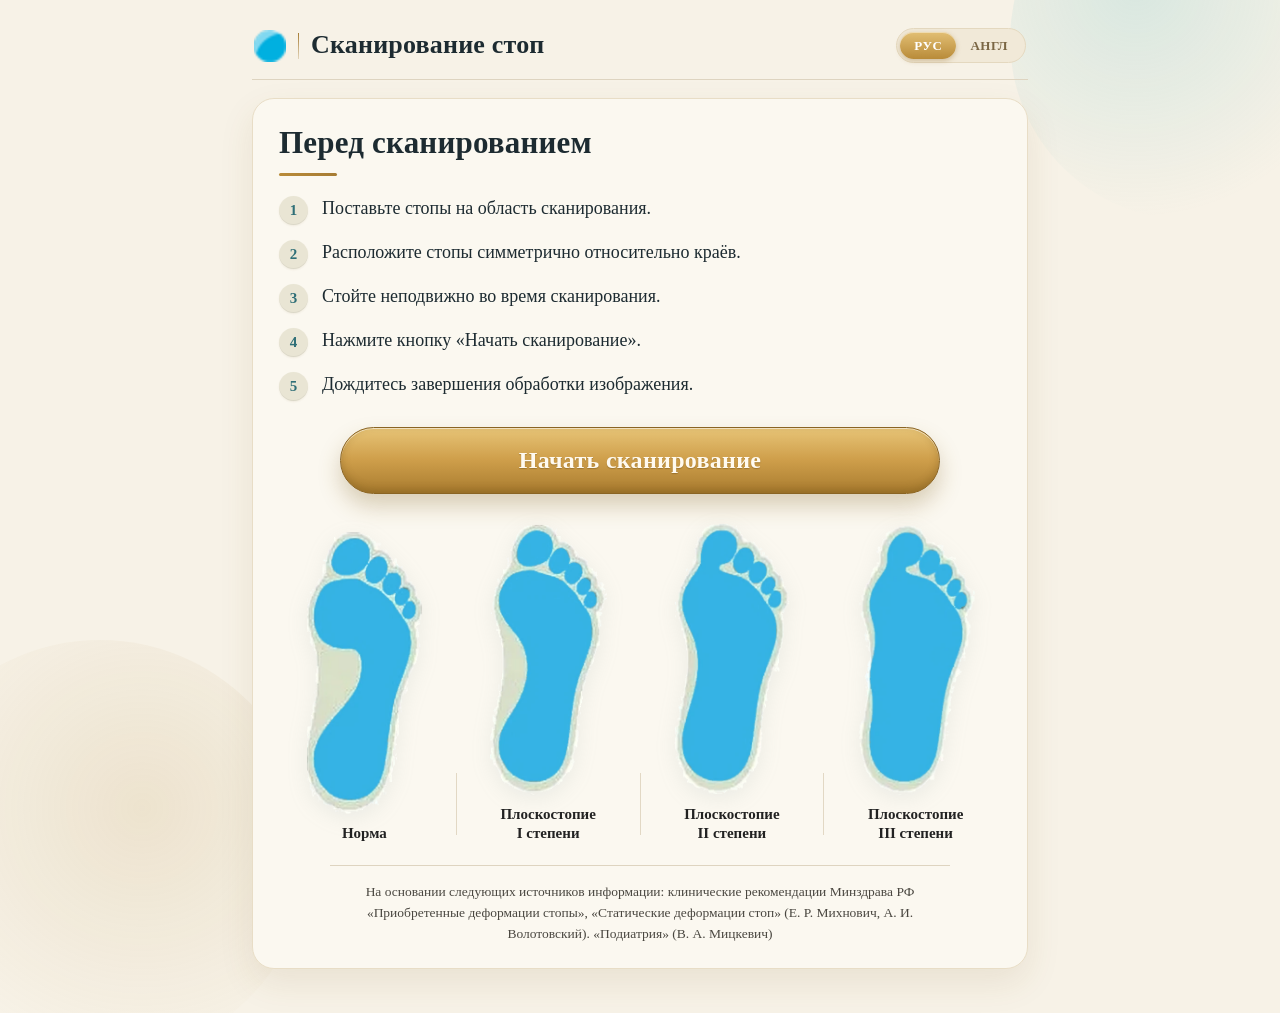
==== home.html @ 4f73307a "Fluid responsive auto-sizing for mobile / tablet / desktop clamp()-based type and spacing, safe-area" ====
﻿<!doctype html>
<html lang="ru">
<head>
<meta charset="utf-8" />
<meta name="viewport" content="width=device-width, initial-scale=1, viewport-fit=cover" />
<title>Сканирование стоп</title>
<style>
  :root{
    --bg:#f7f2e7; --card:#fbf8f0; --card-line:#e8ddc6; --ink:#1d2b31; --muted:#5b5a52;
    --gold:#a67c34; --gold-deep:#8a6423; --gold-ink:#fffaf0; --teal:#45aab4; --rule:#ded4c0;
  }
  *{box-sizing:border-box}
  [hidden]{display:none!important}
  html{background:var(--bg)}
  html,body{height:auto;min-height:100%;overflow-y:auto}
  body{
    margin:0;background:var(--bg);color:var(--ink);
    font-family:Georgia,"PT Serif","Times New Roman",serif;
    -webkit-font-smoothing:antialiased;
  }
  body::before,body::after{content:"";position:fixed;border-radius:50%;pointer-events:none;z-index:0}
  body::before{top:-140px;right:-90px;width:360px;height:360px;
    background:radial-gradient(circle at 35% 35%,rgba(96,190,198,.20),rgba(96,190,198,0) 70%)}
  body::after{bottom:-160px;left:-110px;width:420px;height:420px;
    background:radial-gradient(circle at 60% 40%,rgba(186,150,80,.16),rgba(186,150,80,0) 70%)}

  .hs-page{position:relative;z-index:1;max-width:764px;margin:0 auto;padding:18px 22px 44px}

  /* header */
  .hs-head{display:flex;align-items:center;gap:12px;padding:6px 2px 16px;border-bottom:1px solid var(--rule)}
  .hs-logo{width:32px;height:32px;flex:0 0 auto;display:block;border-radius:7px;object-fit:contain}
  .hs-div{width:1px;height:26px;background:linear-gradient(var(--gold),rgba(166,124,52,.25));flex:0 0 auto}
  .hs-title{font-size:26px;font-weight:700;margin:0;letter-spacing:.2px;line-height:1.1;min-width:0}
  .hs-head-actions{margin-left:auto;flex:0 0 auto}
  .hs-lang{display:inline-flex;align-items:center;padding:3px;border-radius:999px;background:#f1e9d8;border:1px solid #e4d8bf}
  .hs-lang .lang-btn{border:0;background:transparent;color:#7a6644;font-family:inherit;font-size:13px;
    font-weight:700;letter-spacing:.04em;padding:7px 14px;border-radius:999px;cursor:pointer;line-height:1}
  .hs-lang .lang-btn.active{background:linear-gradient(180deg,#e2bf74,#b98b39);color:#fff;
    box-shadow:0 2px 5px rgba(150,110,40,.35),inset 0 1px 0 rgba(255,255,255,.45)}

  /* card */
  .hs-card{margin-top:18px;background:var(--card);border:1px solid var(--card-line);border-radius:22px;
    padding:26px 26px 24px;box-shadow:0 14px 34px rgba(120,92,32,.10)}
  .hs-card-title{font-size:31px;font-weight:700;margin:0;letter-spacing:.2px}
  .hs-underline{width:58px;height:3px;border-radius:2px;background:linear-gradient(90deg,#b98b39,#a67c34);margin:12px 0 20px}

  .hs-rules{list-style:none;counter-reset:hs;margin:0;padding:0}
  .hs-rules li{position:relative;display:flex;gap:14px;align-items:flex-start;
    font-size:18px;line-height:1.4;margin:0 0 15px;padding-left:0}
  .hs-rules li::before{counter-increment:hs;content:counter(hs);flex:0 0 auto;
    width:29px;height:29px;border-radius:50%;display:grid;place-items:center;
    background:#e9e5d4;color:#2f6f77;font-size:15px;font-weight:700;
    box-shadow:inset 0 -1px 0 rgba(0,0,0,.06),0 1px 2px rgba(120,92,32,.08)}

  /* start button */
  .hs-start{display:flex;justify-content:center;margin:26px 0 24px}
  .hs-btn{
    width:100%;max-width:600px;padding:19px 24px;border-radius:999px;cursor:pointer;
    font-family:inherit;font-size:24px;font-weight:700;letter-spacing:.3px;color:var(--gold-ink);
    border:1px solid var(--gold-deep);
    background:linear-gradient(180deg,#e7c477 0%,#cf9f4b 48%,#a97c2f 100%);
    box-shadow:0 12px 22px rgba(130,96,32,.28),inset 0 1px 0 rgba(255,255,255,.55),inset 0 -3px 8px rgba(90,60,10,.28);
    text-shadow:0 1px 1px rgba(90,60,10,.35);
    transition:filter .15s ease,transform .05s ease}
  .hs-btn:hover{filter:brightness(1.04)}
  .hs-btn:active{transform:translateY(1px);box-shadow:0 7px 14px rgba(130,96,32,.28),inset 0 1px 0 rgba(255,255,255,.45)}

  /* flatfoot examples */
  .ff-grid{display:flex;align-items:flex-end;justify-content:center;gap:6px;padding:4px 0 0}
  .ff-item{flex:1 1 0;min-width:0;margin:0;text-align:center}
  .ff-item img{display:block;width:100%;max-width:118px;height:auto;margin:0 auto;
    filter:drop-shadow(0 6px 10px rgba(120,150,150,.12))}
  .ff-cap{margin-top:10px;font-size:15px;line-height:1.25;font-weight:700;color:#222}
  .ff-sep{flex:0 0 1px;width:1px;height:62px;background:#e2d8c4;align-self:flex-end;margin-bottom:8px}

  .hs-source{margin-top:22px;padding-top:16px;border-top:1px solid var(--rule);
    text-align:center;font-size:13.5px;line-height:1.55;color:#4a4740;max-width:620px;margin-left:auto;margin-right:auto}

  /* progress state */
  .hs-progress{display:flex;flex-direction:column;align-items:center;padding:16px 4px 8px}
  .hs-progress-box{width:100%;max-width:560px;text-align:center}
  .hs-progress-heading{display:flex;align-items:center;justify-content:center;gap:10px;font-size:22px;margin-bottom:14px}
  .spinner{display:inline-block;width:20px;height:20px;border-radius:50%;
    border:3px solid #e4d8bf;border-top-color:#b98b39;animation:hs-spin 1s linear infinite}
  @keyframes hs-spin{to{transform:rotate(360deg)}}
  .hs-stage{font-size:16px;color:var(--muted);margin-bottom:14px}
  .progress-track{height:16px;border-radius:999px;background:#ece4d3;border:1px solid #e0d6c2;overflow:hidden}
  .progress-fill{height:100%;width:0;border-radius:999px;
    background:linear-gradient(90deg,#e7c477,#c99a45,#a97c2f);transition:width .35s ease}
  .hs-pct{margin-top:10px;font-size:15px;color:var(--muted)}
  .hs-alert{margin-top:16px;padding:10px 12px;border-radius:12px;background:#f1e9d8;border:1px solid #e4d8bf;
    color:#7a5d2a;font-size:14px}
  .hs-abort{margin-top:16px;border:1px solid #d7c7a5;background:#fff;color:#8a6423;
    border-radius:999px;padding:9px 20px;font-family:inherit;font-size:14px;cursor:pointer}
  .hs-done{margin-top:12px;color:#2f7a4a;font-weight:700}

  @media (max-width:620px){
    .hs-page{padding:14px 14px 30px}
    .hs-title{font-size:20px}
    .hs-logo{width:28px;height:28px}
    .hs-card{padding:20px 18px 18px;border-radius:18px}
    .hs-card-title{font-size:26px}
    .hs-rules li{font-size:16px;gap:11px}
    .hs-rules li::before{width:26px;height:26px;font-size:13px}
    .hs-btn{font-size:19px;padding:16px 18px}
    .ff-item img{max-width:92px}
    .ff-cap{font-size:12px}
    .ff-sep{height:52px}
    .hs-source{font-size:12.5px}
  }
  /* ---- fluid, device-adaptive sizing (mobile / tablet / desktop) ---- */
  html,body{overflow-x:hidden}
  .hs-page{max-width:min(764px,100%);padding:clamp(12px,3.2vw,22px) clamp(12px,4vw,22px) calc(clamp(28px,6vw,44px) + env(safe-area-inset-bottom))}
  .hs-head{flex-wrap:nowrap;gap:clamp(8px,2vw,12px);padding-bottom:clamp(12px,2.4vw,16px)}
  .hs-logo{width:clamp(26px,5.6vw,32px);height:auto}
  .hs-title{font-size:clamp(17px,4.6vw,26px);min-width:0;overflow-wrap:anywhere}
  .hs-lang .lang-btn{font-size:clamp(10.5px,2.4vw,13px);padding:clamp(6px,1.5vw,7px) clamp(9px,2.4vw,14px)}
  .hs-card{margin-top:clamp(12px,2.5vw,18px);padding:clamp(16px,4.4vw,26px) clamp(14px,4vw,26px) clamp(16px,4vw,24px);border-radius:clamp(16px,4vw,22px)}
  .hs-card-title{font-size:clamp(22px,5.4vw,31px)}
  .hs-underline{width:clamp(46px,11vw,58px);margin:clamp(8px,2vw,12px) 0 clamp(14px,3vw,20px)}
  .hs-rules li{font-size:clamp(15px,3.9vw,18px);gap:clamp(9px,2.2vw,14px);margin-bottom:clamp(11px,2.6vw,15px);overflow-wrap:anywhere}
  .hs-rules li::before{width:clamp(24px,5.6vw,29px);height:clamp(24px,5.6vw,29px);font-size:clamp(12px,2.9vw,15px)}
  .hs-start{margin:clamp(18px,4.4vw,26px) 0 clamp(16px,3.8vw,24px)}
  .hs-btn{font-size:clamp(17px,4.4vw,24px);padding:clamp(14px,3.2vw,19px) clamp(16px,4vw,24px)}
  .ff-grid{gap:clamp(3px,1vw,6px)}
  .ff-item img{max-width:clamp(64px,16vw,118px)}
  .ff-cap{font-size:clamp(10px,2.6vw,15px);margin-top:clamp(6px,1.6vw,10px);overflow-wrap:normal;word-break:normal}
  .ff-sep{height:clamp(40px,9vw,62px)}
  .hs-source{font-size:clamp(10.5px,2.7vw,13.5px);margin-top:clamp(16px,3.8vw,22px);padding-top:clamp(12px,2.8vw,16px);overflow-wrap:anywhere}
  @media (max-width:360px){ .hs-head{flex-wrap:wrap} .hs-head-actions{margin-left:0} }
  @media (min-width:1024px){ .hs-page{max-width:820px} }
</style>
</head>
<body>
<div class="hs-page">
  <header class="hs-head">
    <img src="favicon.ico" class="hs-logo" alt="" />
    <span class="hs-div" aria-hidden="true"></span>
    <h1 class="hs-title" id="brand">Сканирование стоп</h1>
    <div class="hs-head-actions">
      <div class="hs-lang">
        <button type="button" class="lang-btn active" data-lang="ru">РУС</button>
        <button type="button" class="lang-btn" data-lang="en">АНГЛ</button>
      </div>
    </div>
  </header>

  <main>
    <section class="hs-card">
      <div id="instruction">
        <h2 class="hs-card-title" id="info-title">Перед сканированием</h2>
        <div class="hs-underline" aria-hidden="true"></div>
        <ol class="hs-rules" id="scan-rules">
          <li>Поставьте стопы на область сканирования.</li>
          <li>Расположите стопы симметрично относительно краёв.</li>
          <li>Стойте неподвижно во время сканирования.</li>
          <li>Нажмите кнопку «Начать сканирование».</li>
          <li>Дождитесь завершения обработки изображения.</li>
        </ol>
        <div class="hs-start">
          <button type="button" class="hs-btn" id="scan-btn">Начать сканирование</button>
        </div>
        <div class="scan-flatfoot">
          <div class="ff-grid">
            <figure class="ff-item"><img src="ref_normal_foot.png" alt="Норма" /><figcaption class="ff-cap">Норма</figcaption></figure>
            <span class="ff-sep" aria-hidden="true"></span>
            <figure class="ff-item"><img src="ref_step1_foot.png" alt="Плоскостопие I степени" /><figcaption class="ff-cap">Плоскостопие<br />I степени</figcaption></figure>
            <span class="ff-sep" aria-hidden="true"></span>
            <figure class="ff-item"><img src="ref_step2_foot.png" alt="Плоскостопие II степени" /><figcaption class="ff-cap">Плоскостопие<br />II степени</figcaption></figure>
            <span class="ff-sep" aria-hidden="true"></span>
            <figure class="ff-item"><img src="ref_step3_foot.png" alt="Плоскостопие III степени" /><figcaption class="ff-cap">Плоскостопие<br />III степени</figcaption></figure>
          </div>
          <div class="hs-source" id="flatfoot-source">На основании следующих источников информации: клинические рекомендации Минздрава РФ «Приобретенные деформации стопы», «Статические деформации стоп» (Е. Р. Михнович, А. И. Волотовский). «Подиатрия» (В. А. Мицкевич)</div>
        </div>
      </div>

      <div class="hs-progress" id="progress" hidden>
        <div class="hs-progress-box">
          <div class="hs-progress-heading">
            <span class="spinner" aria-hidden="true"></span>
            <strong id="scanning-title">Сканирование выполняется</strong>
          </div>
          <div class="hs-stage" id="scan-stage">Захват кадров</div>
          <div class="progress-track"><div class="progress-fill" id="progress-fill"></div></div>
          <div class="hs-pct" id="progress-percent">0%</div>
          <div class="hs-alert" id="scan-alert">Захват завершён — можно сойти со сканера</div>
          <button type="button" class="hs-abort" id="scan-abort">Прервать</button>
          <div class="hs-done" id="scan-done" hidden>Сканирование завершено</div>
        </div>
      </div>
    </section>
  </main>
</div>

<script>
  const UI = {
    ru: {
      title: "Сканирование стоп",
      infoTitle: "Перед сканированием",
      rules: [
        "Поставьте стопы на область сканирования.",
        "Расположите стопы симметрично относительно краёв.",
        "Стойте неподвижно во время сканирования.",
        "Нажмите кнопку «Начать сканирование».",
        "Дождитесь завершения обработки изображения."
      ],
      scan: "Начать сканирование",
      scanningTitle: "Сканирование выполняется",
      stage: "Захват кадров",
      done: "Сканирование завершено",
      flatfootAlt: "Справка по плоскостопию",
      flatfootCaps: ["Норма", "Плоскостопие<br>I степени", "Плоскостопие<br>II степени", "Плоскостопие<br>III степени"],
      source: "На основании следующих источников информации: клинические рекомендации Минздрава РФ «Приобретенные деформации стопы», «Статические деформации стоп» (Е. Р. Михнович, А. И. Волотовский). «Подиатрия» (В. А. Мицкевич)",
      stageStitching: "Сшивание изображений",
      alert: "Захват завершён — можно сойти со сканера",
      abort: "Прервать",
      langRu: "РУС",
      langEn: "АНГЛ"
    },
    en: {
      title: "Foot scan",
      infoTitle: "Before you scan",
      rules: [
        "Place your feet on the scanning area.",
        "Position your feet symmetrically relative to the edges.",
        "Please stand still while scanning.",
        "Press the “start scanning” button.",
        "Wait for the image processing to finish."
      ],
      scan: "Start scanning",
      scanningTitle: "Scanning in progress",
      stage: "Capturing frames",
      done: "Scan complete",
      flatfootAlt: "Flatfoot reference",
      flatfootCaps: ["Normal", "Flatfoot<br>grade I", "Flatfoot<br>grade II", "Flatfoot<br>grade III"],
      source: "Based on the clinical guidelines of the Ministry of Health of the Russian Federation “Acquired foot deformities”, “Static foot deformities” (E. R. Mikhailovich, A. I. Volotovsky).",
      stageStitching: "Stitching images",
      alert: "Capture finished — you may step off the scanner",
      abort: "Abort",
      langRu: "RU",
      langEn: "EN"
    }
  };
  const params = new URLSearchParams(location.search);
  let lang = params.get("lang") === "en" ? "en" : "ru";
  let busy = false;

  function applyLang() {
    const t = UI[lang];
    document.documentElement.lang = lang;
    document.title = t.title;
    document.getElementById("brand").textContent = t.title;
    document.getElementById("info-title").textContent = t.infoTitle;
    document.getElementById("scan-btn").textContent = t.scan;
    document.getElementById("scanning-title").textContent = t.scanningTitle;
    document.getElementById("scan-stage").textContent = t.stage;
    document.getElementById("scan-done").textContent = t.done;
    document.querySelectorAll(".scan-flatfoot img").forEach((im) => { im.alt = t.flatfootAlt; });
    document.querySelectorAll(".ff-cap").forEach((el, i) => { el.innerHTML = t.flatfootCaps[i] || ""; });
    document.getElementById("flatfoot-source").textContent = t.source;
    document.getElementById("scan-alert").textContent = t.alert;
    document.getElementById("scan-abort").textContent = t.abort;
    document.querySelectorAll("#scan-rules li").forEach((li, i) => {
      li.textContent = t.rules[i];
    });
    document.querySelectorAll(".lang-btn").forEach((b) => {
      b.classList.toggle("active", b.dataset.lang === lang);
      b.textContent = b.dataset.lang === "ru" ? t.langRu : t.langEn;
    });
  }

  document.querySelectorAll(".lang-btn").forEach((b) => {
    b.addEventListener("click", () => {
      if (busy) return;
      lang = b.dataset.lang;
      applyLang();
    });
  });

  document.getElementById("scan-abort").addEventListener("click", () => location.reload());
  document.getElementById("scan-btn").addEventListener("click", () => {
    if (busy) return;
    busy = true;
    const t = UI[lang];
    document.getElementById("instruction").hidden = true;
    const progress = document.getElementById("progress");
    progress.hidden = false;
    const fill = document.getElementById("progress-fill");
    const percent = document.getElementById("progress-percent");
    const stage = document.getElementById("scan-stage");
    let value = 0;
    requestAnimationFrame(() => {
      fill.style.width = "100%";
    });
    window.setTimeout(() => { stage.textContent = t.stageStitching; }, 900);
    const timer = window.setInterval(() => {
      value = Math.min(99, value + Math.ceil((100 - value) / 5));
      percent.textContent = value + "%";
    }, 100);
    window.setTimeout(() => {
      window.clearInterval(timer);
      fill.style.width = "100%";
      percent.textContent = "100%";
      stage.textContent = t.done;
      document.getElementById("scan-done").hidden = false;
      progress.classList.add("done");
    }, 3000);
    window.setTimeout(() => {
      location.href = "result.html?lang=" + lang;
    }, 3400);
  });

  applyLang();
</script>
</body>
</html>
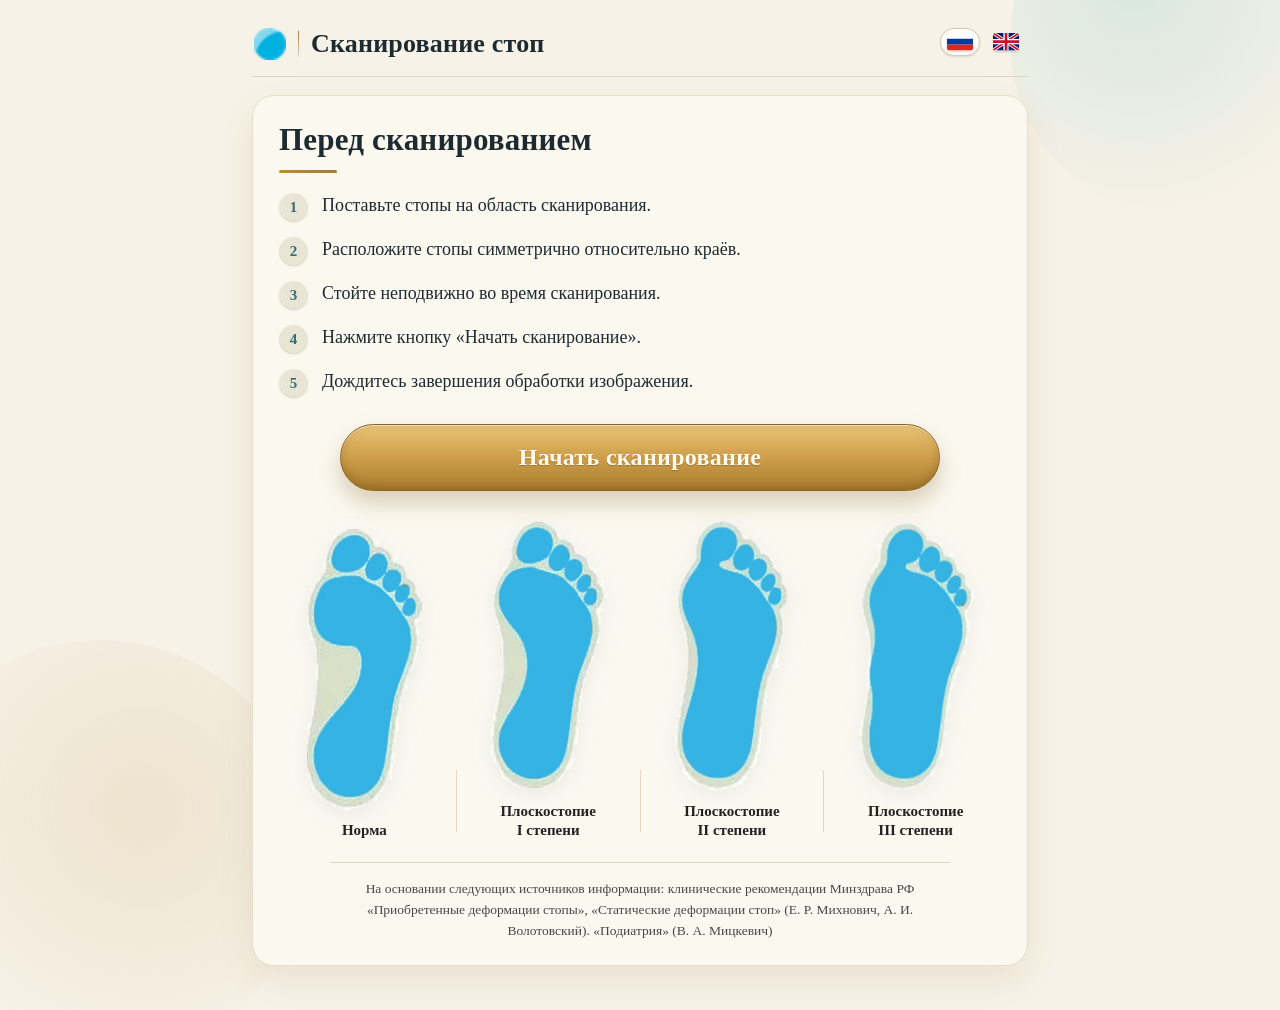
==== commit eb8d222f: "Use flag language switch on home and recommendation pages Matches result page: RU/EN flag buttons wi" ====
--- a/home.html
+++ b/home.html
@@ -129,6 +129,11 @@
   .hs-source{font-size:clamp(10.5px,2.7vw,13.5px);margin-top:clamp(16px,3.8vw,22px);padding-top:clamp(12px,2.8vw,16px);overflow-wrap:anywhere}
   @media (max-width:360px){ .hs-head{flex-wrap:wrap} .hs-head-actions{margin-left:0} }
   @media (min-width:1024px){ .hs-page{max-width:820px} }
+  /* language switch as flags (matches result page) */
+  .hs-lang{display:inline-flex;gap:6px;align-items:center;padding:0;background:transparent;border:0}
+  .hs-lang .lang-btn{border:1px solid transparent;background:transparent;border-radius:999px;padding:4px 6px;cursor:pointer;line-height:0;color:inherit;box-shadow:none}
+  .hs-lang .lang-btn.active{border-color:#dbc9a4;background:#fff;box-shadow:0 1px 2px rgba(0,0,0,.12)}
+  .hs-lang .flag{width:clamp(22px,5vw,26px);height:auto;border-radius:3px;display:block;box-shadow:0 1px 2px rgba(0,0,0,.16)}
 </style>
 </head>
 <body>
@@ -139,8 +144,12 @@
     <h1 class="hs-title" id="brand">Сканирование стоп</h1>
     <div class="hs-head-actions">
       <div class="hs-lang">
-        <button type="button" class="lang-btn active" data-lang="ru">РУС</button>
-        <button type="button" class="lang-btn" data-lang="en">АНГЛ</button>
+        <button aria-label="Русский" class="lang-btn active" data-lang="ru" title="Русский" type="button">
+          <svg class="flag" viewBox="0 0 30 20"><rect fill="#fff" height="20" width="30"></rect><rect fill="#0039a6" height="6.67" width="30" y="6.67"></rect><rect fill="#d52b1e" height="6.67" width="30" y="13.33"></rect></svg>
+        </button>
+        <button aria-label="Английский" class="lang-btn" data-lang="en" title="Английский" type="button">
+          <svg class="flag" viewBox="0 0 30 20"><rect fill="#012169" height="20" width="30"></rect><path d="M0 0l30 20M30 0L0 20" stroke="#fff" stroke-width="4"></path><path d="M0 0l30 20M30 0L0 20" stroke="#c8102e" stroke-width="2"></path><path d="M15 0v20M0 10h30" stroke="#fff" stroke-width="6"></path><path d="M15 0v20M0 10h30" stroke="#c8102e" stroke-width="3"></path></svg>
+        </button>
       </div>
     </div>
   </header>
@@ -265,7 +274,6 @@
     });
     document.querySelectorAll(".lang-btn").forEach((b) => {
       b.classList.toggle("active", b.dataset.lang === lang);
-      b.textContent = b.dataset.lang === "ru" ? t.langRu : t.langEn;
     });
   }
 
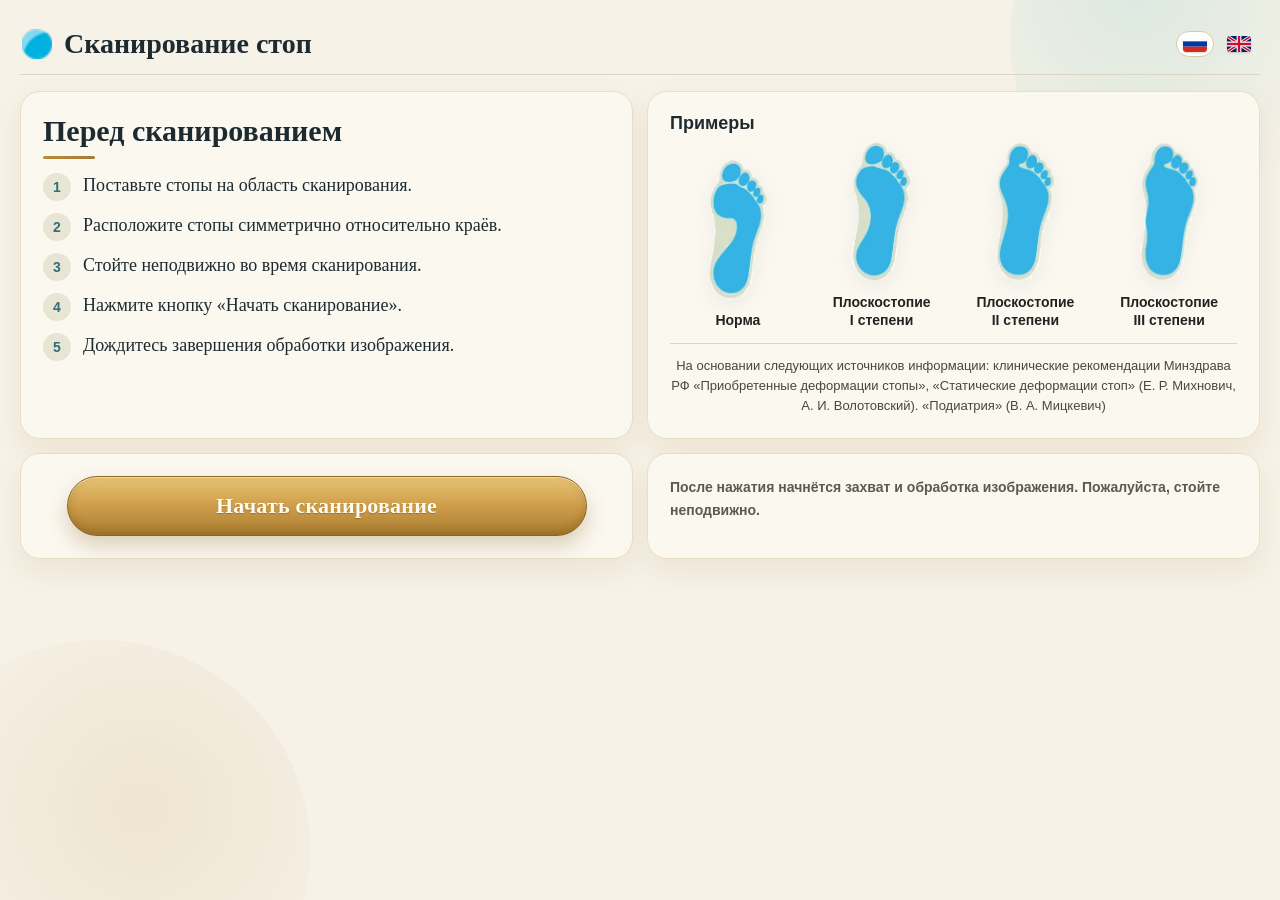
==== commit 7637af4e: "Use layout 2 home, layout 3 recommendations, and refine result page" ====
--- a/home.html
+++ b/home.html
@@ -1,324 +1,113 @@
-﻿<!doctype html>
-<html lang="ru">
-<head>
-<meta charset="utf-8" />
-<meta name="viewport" content="width=device-width, initial-scale=1, viewport-fit=cover" />
-<title>Сканирование стоп</title>
+<!doctype html><html lang="ru"><head><meta charset="utf-8"/><meta name="viewport" content="width=device-width,initial-scale=1,viewport-fit=cover"/><title>Сканирование стоп</title>
 <style>
-  :root{
-    --bg:#f7f2e7; --card:#fbf8f0; --card-line:#e8ddc6; --ink:#1d2b31; --muted:#5b5a52;
-    --gold:#a67c34; --gold-deep:#8a6423; --gold-ink:#fffaf0; --teal:#45aab4; --rule:#ded4c0;
-  }
-  *{box-sizing:border-box}
-  [hidden]{display:none!important}
-  html{background:var(--bg)}
-  html,body{height:auto;min-height:100%;overflow-y:auto}
-  body{
-    margin:0;background:var(--bg);color:var(--ink);
-    font-family:Georgia,"PT Serif","Times New Roman",serif;
-    -webkit-font-smoothing:antialiased;
-  }
-  body::before,body::after{content:"";position:fixed;border-radius:50%;pointer-events:none;z-index:0}
-  body::before{top:-140px;right:-90px;width:360px;height:360px;
-    background:radial-gradient(circle at 35% 35%,rgba(96,190,198,.20),rgba(96,190,198,0) 70%)}
-  body::after{bottom:-160px;left:-110px;width:420px;height:420px;
-    background:radial-gradient(circle at 60% 40%,rgba(186,150,80,.16),rgba(186,150,80,0) 70%)}
+:root{--bg:#f7f2e7;--card:#fbf8f0;--card-line:#e8ddc6;--ink:#1d2b31;--muted:#5b5a52;--gold:#a67c34;--gold-deep:#8a6423;--gold-ink:#fffaf0;--teal:#2f6f77;--rule:#ded4c0}
+*{box-sizing:border-box}[hidden]{display:none!important}
+html,body{margin:0;min-height:100%;background:var(--bg);color:var(--ink);font-family:Georgia,"PT Serif","Times New Roman",serif;-webkit-font-smoothing:antialiased;overflow-x:hidden}
+body::before,body::after{content:"";position:fixed;border-radius:50%;pointer-events:none;z-index:0}
+body::before{top:-140px;right:-90px;width:360px;height:360px;background:radial-gradient(circle at 35% 35%,rgba(96,190,198,.18),rgba(96,190,198,0) 70%)}
+body::after{bottom:-160px;left:-110px;width:420px;height:420px;background:radial-gradient(circle at 60% 40%,rgba(186,150,80,.14),rgba(186,150,80,0) 70%)}
+.page{position:relative;z-index:1;max-width:1200px;margin:0 auto;padding:clamp(12px,2.4vw,20px);padding-bottom:calc(clamp(20px,4vw,32px) + env(safe-area-inset-bottom))}
+.card{background:var(--card);border:1px solid var(--card-line);border-radius:20px;box-shadow:0 12px 30px rgba(120,92,32,.09)}
+.lang{display:inline-flex;gap:6px;align-items:center}.lang-btn{border:1px solid transparent;background:transparent;border-radius:999px;padding:4px 6px;cursor:pointer;line-height:0}.lang-btn.active{border-color:#dbc9a4;background:#fff}.flag{width:24px;height:auto;border-radius:3px;display:block;box-shadow:0 1px 2px rgba(0,0,0,.16)}
+.gold-btn{width:100%;max-width:520px;padding:16px 22px;border-radius:999px;cursor:pointer;font-family:inherit;font-size:clamp(17px,2.4vw,22px);font-weight:700;letter-spacing:.2px;color:var(--gold-ink);border:1px solid var(--gold-deep);background:linear-gradient(180deg,#e7c477 0%,#cf9f4b 48%,#a97c2f 100%);box-shadow:0 10px 20px rgba(130,96,32,.26),inset 0 1px 0 rgba(255,255,255,.5),inset 0 -3px 8px rgba(90,60,10,.25);text-shadow:0 1px 1px rgba(90,60,10,.35)}
+.gold-btn:hover{filter:brightness(1.04)}
+.steps{list-style:none;margin:0;padding:0;counter-reset:hs}.steps li{display:flex;gap:12px;align-items:flex-start;font-size:clamp(15px,1.6vw,18px);line-height:1.4;margin-bottom:12px}.steps li::before{counter-increment:hs;content:counter(hs);flex:0 0 28px;height:28px;border-radius:50%;display:grid;place-items:center;background:#e9e5d4;color:var(--teal);font:700 14px/1 -apple-system,sans-serif}
+.ff{display:grid;grid-template-columns:repeat(4,1fr);gap:8px;align-items:end}.ff figure{margin:0;text-align:center}.ff img{width:100%;max-height:140px;object-fit:contain;filter:drop-shadow(0 6px 10px rgba(120,150,150,.12))}.ff-cap{margin-top:8px;font:700 clamp(11px,1.4vw,14px)/1.25 -apple-system,sans-serif;color:#222}
+.src{margin-top:14px;padding-top:12px;border-top:1px solid var(--rule);text-align:center;font:500 clamp(11px,1.4vw,13px)/1.55 -apple-system,sans-serif;color:#4a4740}
+.progress{text-align:center;padding:12px 0}.bar{height:16px;border-radius:999px;background:#ece4d3;border:1px solid #e0d6c2;overflow:hidden;margin:12px auto;max-width:520px}.fill{height:100%;width:0;background:linear-gradient(90deg,#e7c477,#c99a45,#a97c2f);transition:width .35s}
+.pct,.stage{font:600 14px/1.4 -apple-system,sans-serif;color:var(--muted)}.alert{margin:12px auto 0;max-width:520px;background:#f1e9d8;border:1px solid #e4d8bf;color:#7a5d2a;padding:10px 12px;border-radius:12px;font:500 13px/1.4 -apple-system,sans-serif}
+.abort{margin-top:12px;border:1px solid #d7c7a5;background:#fff;color:var(--gold-deep);border-radius:999px;padding:8px 18px;cursor:pointer;font-family:inherit}
+.spinner{display:inline-block;width:18px;height:18px;border:3px solid #e4d8bf;border-top-color:#b98b39;border-radius:50%;animation:sp 1s linear infinite;vertical-align:-3px;margin-right:6px}@keyframes sp{to{transform:rotate(360deg)}}
+.seg{display:inline-flex;gap:2px;padding:3px;background:#f1e9d8;border:1px solid #e4d8bf;border-radius:999px}.seg button{border:0;background:transparent;color:#7a6644;font:700 13px/1 Georgia,serif;padding:7px 14px;border-radius:999px;cursor:pointer}.seg button.active{background:linear-gradient(180deg,#e2bf74,#b98b39);color:#fff}
+.icon-home{width:38px;height:38px;border-radius:50%;display:grid;place-items:center;background:#fff;border:1px solid var(--card-line);color:var(--gold);text-decoration:none}
+.modal{position:fixed;inset:0;background:rgba(32,25,13,.72);display:none;align-items:center;justify-content:center;padding:16px;z-index:50}.modal.open{display:flex}
+.mbox{background:#fff;border-radius:16px;padding:12px;max-width:min(940px,95vw);max-height:92vh;overflow:auto;position:relative}
+.mclose{position:absolute;right:10px;top:10px;width:34px;height:34px;border-radius:50%;border:1px solid var(--card-line);background:#fff;cursor:pointer;font-size:18px}
+.mimg{display:block;max-width:100%;max-height:60vh;margin:0 auto;border-radius:10px}.mex{display:grid;grid-template-columns:repeat(4,1fr);gap:6px;margin-top:10px}.mex img{width:100%;object-fit:contain}
+@media (max-width:560px){.ff{grid-template-columns:repeat(4,1fr);gap:4px}.ff img{max-height:90px}.ff-cap{font-size:10px}}
 
-  .hs-page{position:relative;z-index:1;max-width:764px;margin:0 auto;padding:18px 22px 44px}
-
-  /* header */
-  .hs-head{display:flex;align-items:center;gap:12px;padding:6px 2px 16px;border-bottom:1px solid var(--rule)}
-  .hs-logo{width:32px;height:32px;flex:0 0 auto;display:block;border-radius:7px;object-fit:contain}
-  .hs-div{width:1px;height:26px;background:linear-gradient(var(--gold),rgba(166,124,52,.25));flex:0 0 auto}
-  .hs-title{font-size:26px;font-weight:700;margin:0;letter-spacing:.2px;line-height:1.1;min-width:0}
-  .hs-head-actions{margin-left:auto;flex:0 0 auto}
-  .hs-lang{display:inline-flex;align-items:center;padding:3px;border-radius:999px;background:#f1e9d8;border:1px solid #e4d8bf}
-  .hs-lang .lang-btn{border:0;background:transparent;color:#7a6644;font-family:inherit;font-size:13px;
-    font-weight:700;letter-spacing:.04em;padding:7px 14px;border-radius:999px;cursor:pointer;line-height:1}
-  .hs-lang .lang-btn.active{background:linear-gradient(180deg,#e2bf74,#b98b39);color:#fff;
-    box-shadow:0 2px 5px rgba(150,110,40,.35),inset 0 1px 0 rgba(255,255,255,.45)}
-
-  /* card */
-  .hs-card{margin-top:18px;background:var(--card);border:1px solid var(--card-line);border-radius:22px;
-    padding:26px 26px 24px;box-shadow:0 14px 34px rgba(120,92,32,.10)}
-  .hs-card-title{font-size:31px;font-weight:700;margin:0;letter-spacing:.2px}
-  .hs-underline{width:58px;height:3px;border-radius:2px;background:linear-gradient(90deg,#b98b39,#a67c34);margin:12px 0 20px}
-
-  .hs-rules{list-style:none;counter-reset:hs;margin:0;padding:0}
-  .hs-rules li{position:relative;display:flex;gap:14px;align-items:flex-start;
-    font-size:18px;line-height:1.4;margin:0 0 15px;padding-left:0}
-  .hs-rules li::before{counter-increment:hs;content:counter(hs);flex:0 0 auto;
-    width:29px;height:29px;border-radius:50%;display:grid;place-items:center;
-    background:#e9e5d4;color:#2f6f77;font-size:15px;font-weight:700;
-    box-shadow:inset 0 -1px 0 rgba(0,0,0,.06),0 1px 2px rgba(120,92,32,.08)}
-
-  /* start button */
-  .hs-start{display:flex;justify-content:center;margin:26px 0 24px}
-  .hs-btn{
-    width:100%;max-width:600px;padding:19px 24px;border-radius:999px;cursor:pointer;
-    font-family:inherit;font-size:24px;font-weight:700;letter-spacing:.3px;color:var(--gold-ink);
-    border:1px solid var(--gold-deep);
-    background:linear-gradient(180deg,#e7c477 0%,#cf9f4b 48%,#a97c2f 100%);
-    box-shadow:0 12px 22px rgba(130,96,32,.28),inset 0 1px 0 rgba(255,255,255,.55),inset 0 -3px 8px rgba(90,60,10,.28);
-    text-shadow:0 1px 1px rgba(90,60,10,.35);
-    transition:filter .15s ease,transform .05s ease}
-  .hs-btn:hover{filter:brightness(1.04)}
-  .hs-btn:active{transform:translateY(1px);box-shadow:0 7px 14px rgba(130,96,32,.28),inset 0 1px 0 rgba(255,255,255,.45)}
-
-  /* flatfoot examples */
-  .ff-grid{display:flex;align-items:flex-end;justify-content:center;gap:6px;padding:4px 0 0}
-  .ff-item{flex:1 1 0;min-width:0;margin:0;text-align:center}
-  .ff-item img{display:block;width:100%;max-width:118px;height:auto;margin:0 auto;
-    filter:drop-shadow(0 6px 10px rgba(120,150,150,.12))}
-  .ff-cap{margin-top:10px;font-size:15px;line-height:1.25;font-weight:700;color:#222}
-  .ff-sep{flex:0 0 1px;width:1px;height:62px;background:#e2d8c4;align-self:flex-end;margin-bottom:8px}
-
-  .hs-source{margin-top:22px;padding-top:16px;border-top:1px solid var(--rule);
-    text-align:center;font-size:13.5px;line-height:1.55;color:#4a4740;max-width:620px;margin-left:auto;margin-right:auto}
-
-  /* progress state */
-  .hs-progress{display:flex;flex-direction:column;align-items:center;padding:16px 4px 8px}
-  .hs-progress-box{width:100%;max-width:560px;text-align:center}
-  .hs-progress-heading{display:flex;align-items:center;justify-content:center;gap:10px;font-size:22px;margin-bottom:14px}
-  .spinner{display:inline-block;width:20px;height:20px;border-radius:50%;
-    border:3px solid #e4d8bf;border-top-color:#b98b39;animation:hs-spin 1s linear infinite}
-  @keyframes hs-spin{to{transform:rotate(360deg)}}
-  .hs-stage{font-size:16px;color:var(--muted);margin-bottom:14px}
-  .progress-track{height:16px;border-radius:999px;background:#ece4d3;border:1px solid #e0d6c2;overflow:hidden}
-  .progress-fill{height:100%;width:0;border-radius:999px;
-    background:linear-gradient(90deg,#e7c477,#c99a45,#a97c2f);transition:width .35s ease}
-  .hs-pct{margin-top:10px;font-size:15px;color:var(--muted)}
-  .hs-alert{margin-top:16px;padding:10px 12px;border-radius:12px;background:#f1e9d8;border:1px solid #e4d8bf;
-    color:#7a5d2a;font-size:14px}
-  .hs-abort{margin-top:16px;border:1px solid #d7c7a5;background:#fff;color:#8a6423;
-    border-radius:999px;padding:9px 20px;font-family:inherit;font-size:14px;cursor:pointer}
-  .hs-done{margin-top:12px;color:#2f7a4a;font-weight:700}
-
-  @media (max-width:620px){
-    .hs-page{padding:14px 14px 30px}
-    .hs-title{font-size:20px}
-    .hs-logo{width:28px;height:28px}
-    .hs-card{padding:20px 18px 18px;border-radius:18px}
-    .hs-card-title{font-size:26px}
-    .hs-rules li{font-size:16px;gap:11px}
-    .hs-rules li::before{width:26px;height:26px;font-size:13px}
-    .hs-btn{font-size:19px;padding:16px 18px}
-    .ff-item img{max-width:92px}
-    .ff-cap{font-size:12px}
-    .ff-sep{height:52px}
-    .hs-source{font-size:12.5px}
-  }
-  /* ---- fluid, device-adaptive sizing (mobile / tablet / desktop) ---- */
-  html,body{overflow-x:hidden}
-  .hs-page{max-width:min(764px,100%);padding:clamp(12px,3.2vw,22px) clamp(12px,4vw,22px) calc(clamp(28px,6vw,44px) + env(safe-area-inset-bottom))}
-  .hs-head{flex-wrap:nowrap;gap:clamp(8px,2vw,12px);padding-bottom:clamp(12px,2.4vw,16px)}
-  .hs-logo{width:clamp(26px,5.6vw,32px);height:auto}
-  .hs-title{font-size:clamp(17px,4.6vw,26px);min-width:0;overflow-wrap:anywhere}
-  .hs-lang .lang-btn{font-size:clamp(10.5px,2.4vw,13px);padding:clamp(6px,1.5vw,7px) clamp(9px,2.4vw,14px)}
-  .hs-card{margin-top:clamp(12px,2.5vw,18px);padding:clamp(16px,4.4vw,26px) clamp(14px,4vw,26px) clamp(16px,4vw,24px);border-radius:clamp(16px,4vw,22px)}
-  .hs-card-title{font-size:clamp(22px,5.4vw,31px)}
-  .hs-underline{width:clamp(46px,11vw,58px);margin:clamp(8px,2vw,12px) 0 clamp(14px,3vw,20px)}
-  .hs-rules li{font-size:clamp(15px,3.9vw,18px);gap:clamp(9px,2.2vw,14px);margin-bottom:clamp(11px,2.6vw,15px);overflow-wrap:anywhere}
-  .hs-rules li::before{width:clamp(24px,5.6vw,29px);height:clamp(24px,5.6vw,29px);font-size:clamp(12px,2.9vw,15px)}
-  .hs-start{margin:clamp(18px,4.4vw,26px) 0 clamp(16px,3.8vw,24px)}
-  .hs-btn{font-size:clamp(17px,4.4vw,24px);padding:clamp(14px,3.2vw,19px) clamp(16px,4vw,24px)}
-  .ff-grid{gap:clamp(3px,1vw,6px)}
-  .ff-item img{max-width:clamp(64px,16vw,118px)}
-  .ff-cap{font-size:clamp(10px,2.6vw,15px);margin-top:clamp(6px,1.6vw,10px);overflow-wrap:normal;word-break:normal}
-  .ff-sep{height:clamp(40px,9vw,62px)}
-  .hs-source{font-size:clamp(10.5px,2.7vw,13.5px);margin-top:clamp(16px,3.8vw,22px);padding-top:clamp(12px,2.8vw,16px);overflow-wrap:anywhere}
-  @media (max-width:360px){ .hs-head{flex-wrap:wrap} .hs-head-actions{margin-left:0} }
-  @media (min-width:1024px){ .hs-page{max-width:820px} }
-  /* language switch as flags (matches result page) */
-  .hs-lang{display:inline-flex;gap:6px;align-items:center;padding:0;background:transparent;border:0}
-  .hs-lang .lang-btn{border:1px solid transparent;background:transparent;border-radius:999px;padding:4px 6px;cursor:pointer;line-height:0;color:inherit;box-shadow:none}
-  .hs-lang .lang-btn.active{border-color:#dbc9a4;background:#fff;box-shadow:0 1px 2px rgba(0,0,0,.12)}
-  .hs-lang .flag{width:clamp(22px,5vw,26px);height:auto;border-radius:3px;display:block;box-shadow:0 1px 2px rgba(0,0,0,.16)}
-</style>
-</head>
-<body>
-<div class="hs-page">
-  <header class="hs-head">
-    <img src="favicon.ico" class="hs-logo" alt="" />
-    <span class="hs-div" aria-hidden="true"></span>
-    <h1 class="hs-title" id="brand">Сканирование стоп</h1>
-    <div class="hs-head-actions">
-      <div class="hs-lang">
+.page{max-width:1280px} .top{display:flex;align-items:center;gap:12px;padding:8px 2px 14px;border-bottom:1px solid var(--rule)} .logo{width:30px;height:30px;border-radius:8px} .brand{font-size:clamp(20px,2.6vw,28px);font-weight:700} .sp{flex:1}
+.board{display:grid;grid-template-columns:1fr;gap:14px;margin-top:16px} .card{padding:clamp(14px,2vw,22px)}
+h2{margin:0 0 6px;font-size:clamp(22px,3vw,30px)} .rule{width:52px;height:3px;border-radius:2px;background:linear-gradient(90deg,#b98b39,var(--gold));margin:8px 0 14px}
+.side h3{margin:0 0 10px;font:700 18px/1 -apple-system,sans-serif}
+@media(min-width:960px){.board{grid-template-columns:1fr 1fr;grid-template-areas:"intro examples" "steps cta"} .intro{grid-area:intro} .examples{grid-area:examples} .steps-card{grid-area:steps} .cta-card{grid-area:cta} .cta-card .gold-btn{max-width:none}}
+</style></head><body><div class="page">
+<header class="top"><img class="logo" src="favicon.ico" alt=""/><div class="brand" id="brand">Сканирование стоп</div><div class="sp"></div>
+      <div class="lang">
         <button aria-label="Русский" class="lang-btn active" data-lang="ru" title="Русский" type="button">
-          <svg class="flag" viewBox="0 0 30 20"><rect fill="#fff" height="20" width="30"></rect><rect fill="#0039a6" height="6.67" width="30" y="6.67"></rect><rect fill="#d52b1e" height="6.67" width="30" y="13.33"></rect></svg>
+          <svg class="flag" viewBox="0 0 30 20"><rect fill="#fff" height="20" width="30"/><rect fill="#0039a6" height="6.67" width="30" y="6.67"/><rect fill="#d52b1e" height="6.67" width="30" y="13.33"/></svg>
         </button>
-        <button aria-label="Английский" class="lang-btn" data-lang="en" title="Английский" type="button">
-          <svg class="flag" viewBox="0 0 30 20"><rect fill="#012169" height="20" width="30"></rect><path d="M0 0l30 20M30 0L0 20" stroke="#fff" stroke-width="4"></path><path d="M0 0l30 20M30 0L0 20" stroke="#c8102e" stroke-width="2"></path><path d="M15 0v20M0 10h30" stroke="#fff" stroke-width="6"></path><path d="M15 0v20M0 10h30" stroke="#c8102e" stroke-width="3"></path></svg>
+        <button aria-label="English" class="lang-btn" data-lang="en" title="English" type="button">
+          <svg class="flag" viewBox="0 0 30 20"><rect fill="#012169" height="20" width="30"/><path d="M0 0l30 20M30 0L0 20" stroke="#fff" stroke-width="4"/><path d="M0 0l30 20M30 0L0 20" stroke="#c8102e" stroke-width="2"/><path d="M15 0v20M0 10h30" stroke="#fff" stroke-width="6"/><path d="M15 0v20M0 10h30" stroke="#c8102e" stroke-width="3"/></svg>
         </button>
       </div>
+</header>
+<div id="instruction">
+<main class="board">
+  <section class="card intro"><h2 id="info-title">Перед сканированием</h2><div class="rule"></div><ol class="steps" id="scan-rules">
+        <li><span class="txt">Поставьте стопы на область сканирования.</span></li>
+        <li><span class="txt">Расположите стопы симметрично относительно краёв.</span></li>
+        <li><span class="txt">Стойте неподвижно во время сканирования.</span></li>
+        <li><span class="txt">Нажмите кнопку «Начать сканирование».</span></li>
+        <li><span class="txt">Дождитесь завершения обработки изображения.</span></li>
+      </ol></section>
+  <section class="card examples side"><h3>Примеры</h3><div class="ff">
+        <figure><img src="ref_normal_foot.png" alt=""><figcaption class="ff-cap">Норма</figcaption></figure>
+        <figure><img src="ref_step1_foot.png" alt=""><figcaption class="ff-cap">Плоскостопие<br>I степени</figcaption></figure>
+        <figure><img src="ref_step2_foot.png" alt=""><figcaption class="ff-cap">Плоскостопие<br>II степени</figcaption></figure>
+        <figure><img src="ref_step3_foot.png" alt=""><figcaption class="ff-cap">Плоскостопие<br>III степени</figcaption></figure>
+      </div><div class="src" id="flatfoot-source"></div></section>
+  <section class="card steps-card" style="display:flex;align-items:center;justify-content:center"><div style="text-align:center;width:100%"><button class="gold-btn" id="scan-btn">Начать сканирование</button></div></section>
+  <section class="card cta-card"><div style="font:600 14px/1.6 -apple-system,sans-serif;color:var(--muted)">После нажатия начнётся захват и обработка изображения. Пожалуйста, стойте неподвижно.</div></section>
+</main></div>
+<div id="progress" class="progress" hidden>
+      <div style="font-weight:700;font-size:20px"><span class="spinner"></span><span id="scanning-title">Сканирование выполняется</span></div>
+      <div class="stage" id="scan-stage">Захват кадров</div>
+      <div class="bar"><div class="fill" id="progress-fill"></div></div>
+      <div class="pct" id="progress-percent">0%</div>
+      <div class="alert" id="scan-alert">Захват завершён — можно сойти со сканера</div>
+      <button class="abort" id="scan-abort" type="button">Прервать</button>
+      <div id="scan-done" hidden style="color:#2f7a4a;font-weight:700;margin-top:8px;font-family:-apple-system,sans-serif">Сканирование завершено</div>
     </div>
-  </header>
-
-  <main>
-    <section class="hs-card">
-      <div id="instruction">
-        <h2 class="hs-card-title" id="info-title">Перед сканированием</h2>
-        <div class="hs-underline" aria-hidden="true"></div>
-        <ol class="hs-rules" id="scan-rules">
-          <li>Поставьте стопы на область сканирования.</li>
-          <li>Расположите стопы симметрично относительно краёв.</li>
-          <li>Стойте неподвижно во время сканирования.</li>
-          <li>Нажмите кнопку «Начать сканирование».</li>
-          <li>Дождитесь завершения обработки изображения.</li>
-        </ol>
-        <div class="hs-start">
-          <button type="button" class="hs-btn" id="scan-btn">Начать сканирование</button>
-        </div>
-        <div class="scan-flatfoot">
-          <div class="ff-grid">
-            <figure class="ff-item"><img src="ref_normal_foot.png" alt="Норма" /><figcaption class="ff-cap">Норма</figcaption></figure>
-            <span class="ff-sep" aria-hidden="true"></span>
-            <figure class="ff-item"><img src="ref_step1_foot.png" alt="Плоскостопие I степени" /><figcaption class="ff-cap">Плоскостопие<br />I степени</figcaption></figure>
-            <span class="ff-sep" aria-hidden="true"></span>
-            <figure class="ff-item"><img src="ref_step2_foot.png" alt="Плоскостопие II степени" /><figcaption class="ff-cap">Плоскостопие<br />II степени</figcaption></figure>
-            <span class="ff-sep" aria-hidden="true"></span>
-            <figure class="ff-item"><img src="ref_step3_foot.png" alt="Плоскостопие III степени" /><figcaption class="ff-cap">Плоскостопие<br />III степени</figcaption></figure>
-          </div>
-          <div class="hs-source" id="flatfoot-source">На основании следующих источников информации: клинические рекомендации Минздрава РФ «Приобретенные деформации стопы», «Статические деформации стоп» (Е. Р. Михнович, А. И. Волотовский). «Подиатрия» (В. А. Мицкевич)</div>
-        </div>
-      </div>
-
-      <div class="hs-progress" id="progress" hidden>
-        <div class="hs-progress-box">
-          <div class="hs-progress-heading">
-            <span class="spinner" aria-hidden="true"></span>
-            <strong id="scanning-title">Сканирование выполняется</strong>
-          </div>
-          <div class="hs-stage" id="scan-stage">Захват кадров</div>
-          <div class="progress-track"><div class="progress-fill" id="progress-fill"></div></div>
-          <div class="hs-pct" id="progress-percent">0%</div>
-          <div class="hs-alert" id="scan-alert">Захват завершён — можно сойти со сканера</div>
-          <button type="button" class="hs-abort" id="scan-abort">Прервать</button>
-          <div class="hs-done" id="scan-done" hidden>Сканирование завершено</div>
-        </div>
-      </div>
-    </section>
-  </main>
 </div>
-
 <script>
   const UI = {
-    ru: {
-      title: "Сканирование стоп",
-      infoTitle: "Перед сканированием",
-      rules: [
-        "Поставьте стопы на область сканирования.",
-        "Расположите стопы симметрично относительно краёв.",
-        "Стойте неподвижно во время сканирования.",
-        "Нажмите кнопку «Начать сканирование».",
-        "Дождитесь завершения обработки изображения."
-      ],
-      scan: "Начать сканирование",
-      scanningTitle: "Сканирование выполняется",
-      stage: "Захват кадров",
-      done: "Сканирование завершено",
-      flatfootAlt: "Справка по плоскостопию",
-      flatfootCaps: ["Норма", "Плоскостопие<br>I степени", "Плоскостопие<br>II степени", "Плоскостопие<br>III степени"],
-      source: "На основании следующих источников информации: клинические рекомендации Минздрава РФ «Приобретенные деформации стопы», «Статические деформации стоп» (Е. Р. Михнович, А. И. Волотовский). «Подиатрия» (В. А. Мицкевич)",
-      stageStitching: "Сшивание изображений",
-      alert: "Захват завершён — можно сойти со сканера",
-      abort: "Прервать",
-      langRu: "РУС",
-      langEn: "АНГЛ"
-    },
-    en: {
-      title: "Foot scan",
-      infoTitle: "Before you scan",
-      rules: [
-        "Place your feet on the scanning area.",
-        "Position your feet symmetrically relative to the edges.",
-        "Please stand still while scanning.",
-        "Press the “start scanning” button.",
-        "Wait for the image processing to finish."
-      ],
-      scan: "Start scanning",
-      scanningTitle: "Scanning in progress",
-      stage: "Capturing frames",
-      done: "Scan complete",
-      flatfootAlt: "Flatfoot reference",
-      flatfootCaps: ["Normal", "Flatfoot<br>grade I", "Flatfoot<br>grade II", "Flatfoot<br>grade III"],
-      source: "Based on the clinical guidelines of the Ministry of Health of the Russian Federation “Acquired foot deformities”, “Static foot deformities” (E. R. Mikhailovich, A. I. Volotovsky).",
-      stageStitching: "Stitching images",
-      alert: "Capture finished — you may step off the scanner",
-      abort: "Abort",
-      langRu: "RU",
-      langEn: "EN"
-    }
+    ru: {title:"Сканирование стоп", infoTitle:"Перед сканированием",
+      rules:["Поставьте стопы на область сканирования.","Расположите стопы симметрично относительно краёв.","Стойте неподвижно во время сканирования.","Нажмите кнопку «Начать сканирование».","Дождитесь завершения обработки изображения."],
+      scan:"Начать сканирование", scanningTitle:"Сканирование выполняется", stage:"Захват кадров", done:"Сканирование завершено",
+      caps:["Норма","Плоскостопие<br>I степени","Плоскостопие<br>II степени","Плоскостопие<br>III степени"],
+      source:"На основании следующих источников информации: клинические рекомендации Минздрава РФ «Приобретенные деформации стопы», «Статические деформации стоп» (Е. Р. Михнович, А. И. Волотовский). «Подиатрия» (В. А. Мицкевич)",
+      stageStitching:"Сшивание изображений", alert:"Захват завершён — можно сойти со сканера", abort:"Прервать"},
+    en: {title:"Foot scan", infoTitle:"Before you scan",
+      rules:["Place your feet on the scanning area.","Position your feet symmetrically relative to the edges.","Please stand still while scanning.","Press the “start scanning” button.","Wait for the image processing to finish."],
+      scan:"Start scanning", scanningTitle:"Scanning in progress", stage:"Capturing frames", done:"Scan complete",
+      caps:["Normal","Flatfoot<br>grade I","Flatfoot<br>grade II","Flatfoot<br>grade III"],
+      source:"Based on the clinical guidelines of the Ministry of Health of the Russian Federation “Acquired foot deformities”, “Static foot deformities” (E. R. Mikhailovich, A. I. Volotovsky).",
+      stageStitching:"Stitching images", alert:"Capture finished — you may step off the scanner", abort:"Abort"}
   };
-  const params = new URLSearchParams(location.search);
-  let lang = params.get("lang") === "en" ? "en" : "ru";
-  let busy = false;
-
-  function applyLang() {
-    const t = UI[lang];
-    document.documentElement.lang = lang;
-    document.title = t.title;
-    document.getElementById("brand").textContent = t.title;
-    document.getElementById("info-title").textContent = t.infoTitle;
-    document.getElementById("scan-btn").textContent = t.scan;
-    document.getElementById("scanning-title").textContent = t.scanningTitle;
-    document.getElementById("scan-stage").textContent = t.stage;
-    document.getElementById("scan-done").textContent = t.done;
-    document.querySelectorAll(".scan-flatfoot img").forEach((im) => { im.alt = t.flatfootAlt; });
-    document.querySelectorAll(".ff-cap").forEach((el, i) => { el.innerHTML = t.flatfootCaps[i] || ""; });
-    document.getElementById("flatfoot-source").textContent = t.source;
-    document.getElementById("scan-alert").textContent = t.alert;
-    document.getElementById("scan-abort").textContent = t.abort;
-    document.querySelectorAll("#scan-rules li").forEach((li, i) => {
-      li.textContent = t.rules[i];
-    });
-    document.querySelectorAll(".lang-btn").forEach((b) => {
-      b.classList.toggle("active", b.dataset.lang === lang);
-    });
+  const params=new URLSearchParams(location.search); let lang=params.get("lang")==="en"?"en":"ru"; let busy=false;
+  function applyLang(){
+    const t=UI[lang]; document.documentElement.lang=lang; document.title=t.title;
+    const set=(id,v)=>{const e=document.getElementById(id); if(e) e.textContent=v;};
+    set("brand",t.title); const it=document.getElementById("info-title"); if(it) it.textContent=t.infoTitle;
+    set("scan-btn",t.scan); set("scanning-title",t.scanningTitle); set("scan-stage",t.stage); set("scan-done",t.done);
+    set("flatfoot-source",t.source); set("scan-alert",t.alert); set("scan-abort",t.abort);
+    document.querySelectorAll("#scan-rules li .txt").forEach((li,i)=>{ if(t.rules[i]) li.textContent=t.rules[i]; });
+    document.querySelectorAll(".ff-cap").forEach((el,i)=>{ if(t.caps[i]) el.innerHTML=t.caps[i]; });
+    document.querySelectorAll(".lang-btn").forEach(b=>b.classList.toggle("active",b.dataset.lang===lang));
   }
-
-  document.querySelectorAll(".lang-btn").forEach((b) => {
-    b.addEventListener("click", () => {
-      if (busy) return;
-      lang = b.dataset.lang;
-      applyLang();
-    });
+  document.querySelectorAll(".lang-btn").forEach(b=>b.addEventListener("click",()=>{if(busy)return; lang=b.dataset.lang; applyLang();}));
+  const abort=document.getElementById("scan-abort"); if(abort) abort.addEventListener("click",()=>location.reload());
+  document.getElementById("scan-btn").addEventListener("click",()=>{
+    if(busy) return; busy=true; const t=UI[lang];
+    document.getElementById("instruction").hidden=true; document.getElementById("progress").hidden=false;
+    const fill=document.getElementById("progress-fill"), percent=document.getElementById("progress-percent"), stage=document.getElementById("scan-stage");
+    let value=0; requestAnimationFrame(()=>fill.style.width="100%");
+    setTimeout(()=>stage.textContent=t.stageStitching,900);
+    const timer=setInterval(()=>{ value=Math.min(99,value+Math.ceil((100-value)/5)); percent.textContent=value+"%"; },100);
+    setTimeout(()=>{ clearInterval(timer); fill.style.width="100%"; percent.textContent="100%"; stage.textContent=t.done; document.getElementById("scan-done").hidden=false; },3000);
+    setTimeout(()=>{ location.href="result.html?lang="+lang; },3400);
   });
-
-  document.getElementById("scan-abort").addEventListener("click", () => location.reload());
-  document.getElementById("scan-btn").addEventListener("click", () => {
-    if (busy) return;
-    busy = true;
-    const t = UI[lang];
-    document.getElementById("instruction").hidden = true;
-    const progress = document.getElementById("progress");
-    progress.hidden = false;
-    const fill = document.getElementById("progress-fill");
-    const percent = document.getElementById("progress-percent");
-    const stage = document.getElementById("scan-stage");
-    let value = 0;
-    requestAnimationFrame(() => {
-      fill.style.width = "100%";
-    });
-    window.setTimeout(() => { stage.textContent = t.stageStitching; }, 900);
-    const timer = window.setInterval(() => {
-      value = Math.min(99, value + Math.ceil((100 - value) / 5));
-      percent.textContent = value + "%";
-    }, 100);
-    window.setTimeout(() => {
-      window.clearInterval(timer);
-      fill.style.width = "100%";
-      percent.textContent = "100%";
-      stage.textContent = t.done;
-      document.getElementById("scan-done").hidden = false;
-      progress.classList.add("done");
-    }, 3000);
-    window.setTimeout(() => {
-      location.href = "result.html?lang=" + lang;
-    }, 3400);
-  });
-
   applyLang();
 </script>
-</body>
-</html>
+</body></html>
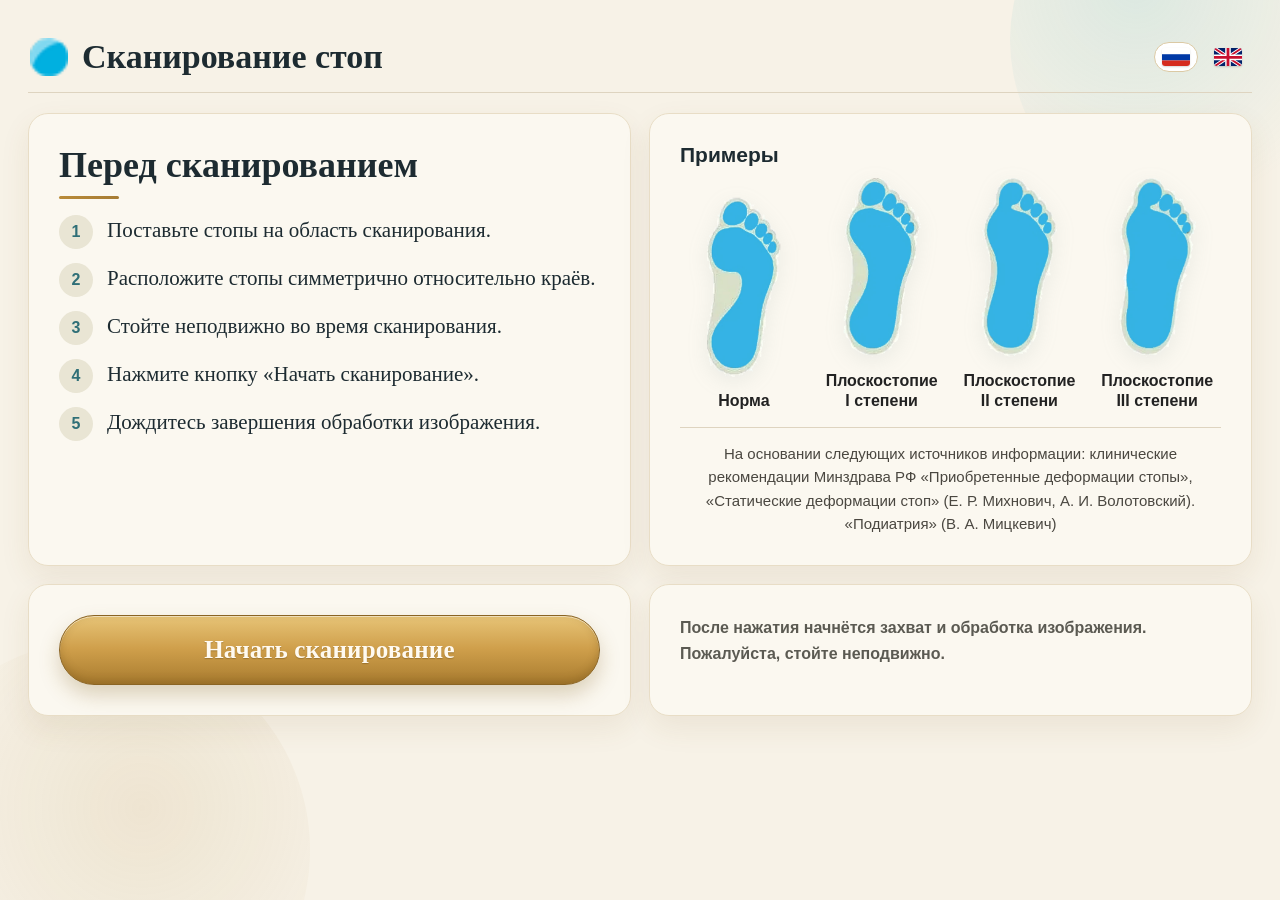
==== commit 598b5280: "Enlarge home and scan progress pages" ====
--- a/home.html
+++ b/home.html
@@ -6,30 +6,30 @@
 body::before,body::after{content:"";position:fixed;border-radius:50%;pointer-events:none;z-index:0}
 body::before{top:-140px;right:-90px;width:360px;height:360px;background:radial-gradient(circle at 35% 35%,rgba(96,190,198,.18),rgba(96,190,198,0) 70%)}
 body::after{bottom:-160px;left:-110px;width:420px;height:420px;background:radial-gradient(circle at 60% 40%,rgba(186,150,80,.14),rgba(186,150,80,0) 70%)}
-.page{position:relative;z-index:1;max-width:1200px;margin:0 auto;padding:clamp(12px,2.4vw,20px);padding-bottom:calc(clamp(20px,4vw,32px) + env(safe-area-inset-bottom))}
+.page{position:relative;z-index:1;max-width:1200px;margin:0 auto;padding:clamp(16px,3vw,28px);padding-bottom:calc(clamp(24px,4vw,40px) + env(safe-area-inset-bottom))}
 .card{background:var(--card);border:1px solid var(--card-line);border-radius:20px;box-shadow:0 12px 30px rgba(120,92,32,.09)}
-.lang{display:inline-flex;gap:6px;align-items:center}.lang-btn{border:1px solid transparent;background:transparent;border-radius:999px;padding:4px 6px;cursor:pointer;line-height:0}.lang-btn.active{border-color:#dbc9a4;background:#fff}.flag{width:24px;height:auto;border-radius:3px;display:block;box-shadow:0 1px 2px rgba(0,0,0,.16)}
-.gold-btn{width:100%;max-width:520px;padding:16px 22px;border-radius:999px;cursor:pointer;font-family:inherit;font-size:clamp(17px,2.4vw,22px);font-weight:700;letter-spacing:.2px;color:var(--gold-ink);border:1px solid var(--gold-deep);background:linear-gradient(180deg,#e7c477 0%,#cf9f4b 48%,#a97c2f 100%);box-shadow:0 10px 20px rgba(130,96,32,.26),inset 0 1px 0 rgba(255,255,255,.5),inset 0 -3px 8px rgba(90,60,10,.25);text-shadow:0 1px 1px rgba(90,60,10,.35)}
+.lang{display:inline-flex;gap:8px;align-items:center}.lang-btn{border:1px solid transparent;background:transparent;border-radius:999px;padding:5px 7px;cursor:pointer;line-height:0}.lang-btn.active{border-color:#dbc9a4;background:#fff}.flag{width:28px;height:auto;border-radius:3px;display:block;box-shadow:0 1px 2px rgba(0,0,0,.16)}
+.gold-btn{width:100%;max-width:620px;padding:20px 28px;border-radius:999px;cursor:pointer;font-family:inherit;font-size:clamp(19px,2.2vw,25px);font-weight:700;letter-spacing:.2px;color:var(--gold-ink);border:1px solid var(--gold-deep);background:linear-gradient(180deg,#e7c477 0%,#cf9f4b 48%,#a97c2f 100%);box-shadow:0 10px 20px rgba(130,96,32,.26),inset 0 1px 0 rgba(255,255,255,.5),inset 0 -3px 8px rgba(90,60,10,.25);text-shadow:0 1px 1px rgba(90,60,10,.35)}
 .gold-btn:hover{filter:brightness(1.04)}
-.steps{list-style:none;margin:0;padding:0;counter-reset:hs}.steps li{display:flex;gap:12px;align-items:flex-start;font-size:clamp(15px,1.6vw,18px);line-height:1.4;margin-bottom:12px}.steps li::before{counter-increment:hs;content:counter(hs);flex:0 0 28px;height:28px;border-radius:50%;display:grid;place-items:center;background:#e9e5d4;color:var(--teal);font:700 14px/1 -apple-system,sans-serif}
-.ff{display:grid;grid-template-columns:repeat(4,1fr);gap:8px;align-items:end}.ff figure{margin:0;text-align:center}.ff img{width:100%;max-height:140px;object-fit:contain;filter:drop-shadow(0 6px 10px rgba(120,150,150,.12))}.ff-cap{margin-top:8px;font:700 clamp(11px,1.4vw,14px)/1.25 -apple-system,sans-serif;color:#222}
-.src{margin-top:14px;padding-top:12px;border-top:1px solid var(--rule);text-align:center;font:500 clamp(11px,1.4vw,13px)/1.55 -apple-system,sans-serif;color:#4a4740}
-.progress{text-align:center;padding:12px 0}.bar{height:16px;border-radius:999px;background:#ece4d3;border:1px solid #e0d6c2;overflow:hidden;margin:12px auto;max-width:520px}.fill{height:100%;width:0;background:linear-gradient(90deg,#e7c477,#c99a45,#a97c2f);transition:width .35s}
-.pct,.stage{font:600 14px/1.4 -apple-system,sans-serif;color:var(--muted)}.alert{margin:12px auto 0;max-width:520px;background:#f1e9d8;border:1px solid #e4d8bf;color:#7a5d2a;padding:10px 12px;border-radius:12px;font:500 13px/1.4 -apple-system,sans-serif}
-.abort{margin-top:12px;border:1px solid #d7c7a5;background:#fff;color:var(--gold-deep);border-radius:999px;padding:8px 18px;cursor:pointer;font-family:inherit}
-.spinner{display:inline-block;width:18px;height:18px;border:3px solid #e4d8bf;border-top-color:#b98b39;border-radius:50%;animation:sp 1s linear infinite;vertical-align:-3px;margin-right:6px}@keyframes sp{to{transform:rotate(360deg)}}
+.steps{list-style:none;margin:0;padding:0;counter-reset:hs}.steps li{display:flex;gap:14px;align-items:flex-start;font-size:clamp(17px,1.8vw,21px);line-height:1.45;margin-bottom:14px}.steps li::before{counter-increment:hs;content:counter(hs);flex:0 0 34px;height:34px;border-radius:50%;display:grid;place-items:center;background:#e9e5d4;color:var(--teal);font:700 16px/1 -apple-system,sans-serif}
+.ff{display:grid;grid-template-columns:repeat(4,1fr);gap:10px;align-items:end}.ff figure{margin:0;text-align:center}.ff img{width:100%;max-height:180px;object-fit:contain;filter:drop-shadow(0 6px 10px rgba(120,150,150,.12))}.ff-cap{margin-top:10px;font:700 clamp(13px,1.5vw,16px)/1.25 -apple-system,sans-serif;color:#222}
+.src{margin-top:16px;padding-top:14px;border-top:1px solid var(--rule);text-align:center;font:500 clamp(13px,1.4vw,15px)/1.55 -apple-system,sans-serif;color:#4a4740}
+.progress{text-align:center;padding:28px 24px;background:var(--card);border:1px solid var(--card-line);border-radius:20px;box-shadow:0 12px 30px rgba(120,92,32,.09);max-width:820px;margin:28px auto 0}.bar{height:22px;border-radius:999px;background:#ece4d3;border:1px solid #e0d6c2;overflow:hidden;margin:16px auto;max-width:680px}.fill{height:100%;width:0;background:linear-gradient(90deg,#e7c477,#c99a45,#a97c2f);transition:width .35s}
+.pct,.stage{font:600 18px/1.4 -apple-system,sans-serif;color:var(--muted)}.alert{margin:14px auto 0;max-width:680px;background:#f1e9d8;border:1px solid #e4d8bf;color:#7a5d2a;padding:12px 14px;border-radius:12px;font:500 15px/1.45 -apple-system,sans-serif}
+.abort{margin-top:14px;border:1px solid #d7c7a5;background:#fff;color:var(--gold-deep);border-radius:999px;padding:10px 22px;cursor:pointer;font-family:inherit;font-size:16px;font-weight:600}
+.spinner{display:inline-block;width:22px;height:22px;border:3px solid #e4d8bf;border-top-color:#b98b39;border-radius:50%;animation:sp 1s linear infinite;vertical-align:-4px;margin-right:8px}@keyframes sp{to{transform:rotate(360deg)}}
 .seg{display:inline-flex;gap:2px;padding:3px;background:#f1e9d8;border:1px solid #e4d8bf;border-radius:999px}.seg button{border:0;background:transparent;color:#7a6644;font:700 13px/1 Georgia,serif;padding:7px 14px;border-radius:999px;cursor:pointer}.seg button.active{background:linear-gradient(180deg,#e2bf74,#b98b39);color:#fff}
 .icon-home{width:38px;height:38px;border-radius:50%;display:grid;place-items:center;background:#fff;border:1px solid var(--card-line);color:var(--gold);text-decoration:none}
 .modal{position:fixed;inset:0;background:rgba(32,25,13,.72);display:none;align-items:center;justify-content:center;padding:16px;z-index:50}.modal.open{display:flex}
 .mbox{background:#fff;border-radius:16px;padding:12px;max-width:min(940px,95vw);max-height:92vh;overflow:auto;position:relative}
 .mclose{position:absolute;right:10px;top:10px;width:34px;height:34px;border-radius:50%;border:1px solid var(--card-line);background:#fff;cursor:pointer;font-size:18px}
 .mimg{display:block;max-width:100%;max-height:60vh;margin:0 auto;border-radius:10px}.mex{display:grid;grid-template-columns:repeat(4,1fr);gap:6px;margin-top:10px}.mex img{width:100%;object-fit:contain}
-@media (max-width:560px){.ff{grid-template-columns:repeat(4,1fr);gap:4px}.ff img{max-height:90px}.ff-cap{font-size:10px}}
+@media (max-width:560px){.ff{grid-template-columns:repeat(4,1fr);gap:4px}.ff img{max-height:110px}.ff-cap{font-size:11px}.progress{margin-top:18px;padding:20px 14px}}
 
-.page{max-width:1280px} .top{display:flex;align-items:center;gap:12px;padding:8px 2px 14px;border-bottom:1px solid var(--rule)} .logo{width:30px;height:30px;border-radius:8px} .brand{font-size:clamp(20px,2.6vw,28px);font-weight:700} .sp{flex:1}
-.board{display:grid;grid-template-columns:1fr;gap:14px;margin-top:16px} .card{padding:clamp(14px,2vw,22px)}
-h2{margin:0 0 6px;font-size:clamp(22px,3vw,30px)} .rule{width:52px;height:3px;border-radius:2px;background:linear-gradient(90deg,#b98b39,var(--gold));margin:8px 0 14px}
-.side h3{margin:0 0 10px;font:700 18px/1 -apple-system,sans-serif}
+.page{max-width:1320px} .top{display:flex;align-items:center;gap:14px;padding:10px 2px 16px;border-bottom:1px solid var(--rule)} .logo{width:38px;height:38px;border-radius:10px} .brand{font-size:clamp(24px,2.8vw,34px);font-weight:700} .sp{flex:1}
+.board{display:grid;grid-template-columns:1fr;gap:18px;margin-top:20px} .card{padding:clamp(18px,2.6vw,30px)}
+h2{margin:0 0 8px;font-size:clamp(26px,3.4vw,36px)} .rule{width:60px;height:3px;border-radius:2px;background:linear-gradient(90deg,#b98b39,var(--gold));margin:10px 0 16px}
+.side h3{margin:0 0 12px;font:700 21px/1 -apple-system,sans-serif}
 @media(min-width:960px){.board{grid-template-columns:1fr 1fr;grid-template-areas:"intro examples" "steps cta"} .intro{grid-area:intro} .examples{grid-area:examples} .steps-card{grid-area:steps} .cta-card{grid-area:cta} .cta-card .gold-btn{max-width:none}}
 </style></head><body><div class="page">
 <header class="top"><img class="logo" src="favicon.ico" alt=""/><div class="brand" id="brand">Сканирование стоп</div><div class="sp"></div>
@@ -58,16 +58,16 @@
         <figure><img src="ref_step3_foot.png" alt=""><figcaption class="ff-cap">Плоскостопие<br>III степени</figcaption></figure>
       </div><div class="src" id="flatfoot-source"></div></section>
   <section class="card steps-card" style="display:flex;align-items:center;justify-content:center"><div style="text-align:center;width:100%"><button class="gold-btn" id="scan-btn">Начать сканирование</button></div></section>
-  <section class="card cta-card"><div style="font:600 14px/1.6 -apple-system,sans-serif;color:var(--muted)">После нажатия начнётся захват и обработка изображения. Пожалуйста, стойте неподвижно.</div></section>
+  <section class="card cta-card"><div style="font:600 16px/1.6 -apple-system,sans-serif;color:var(--muted)">После нажатия начнётся захват и обработка изображения. Пожалуйста, стойте неподвижно.</div></section>
 </main></div>
 <div id="progress" class="progress" hidden>
-      <div style="font-weight:700;font-size:20px"><span class="spinner"></span><span id="scanning-title">Сканирование выполняется</span></div>
+      <div style="font-weight:700;font-size:clamp(24px,3vw,30px);line-height:1.2;margin-bottom:6px"><span class="spinner"></span><span id="scanning-title">Сканирование выполняется</span></div>
       <div class="stage" id="scan-stage">Захват кадров</div>
       <div class="bar"><div class="fill" id="progress-fill"></div></div>
       <div class="pct" id="progress-percent">0%</div>
       <div class="alert" id="scan-alert">Захват завершён — можно сойти со сканера</div>
       <button class="abort" id="scan-abort" type="button">Прервать</button>
-      <div id="scan-done" hidden style="color:#2f7a4a;font-weight:700;margin-top:8px;font-family:-apple-system,sans-serif">Сканирование завершено</div>
+      <div id="scan-done" hidden style="color:#2f7a4a;font-weight:700;margin-top:12px;font-size:20px;font-family:-apple-system,sans-serif">Сканирование завершено</div>
     </div>
 </div>
 <script>
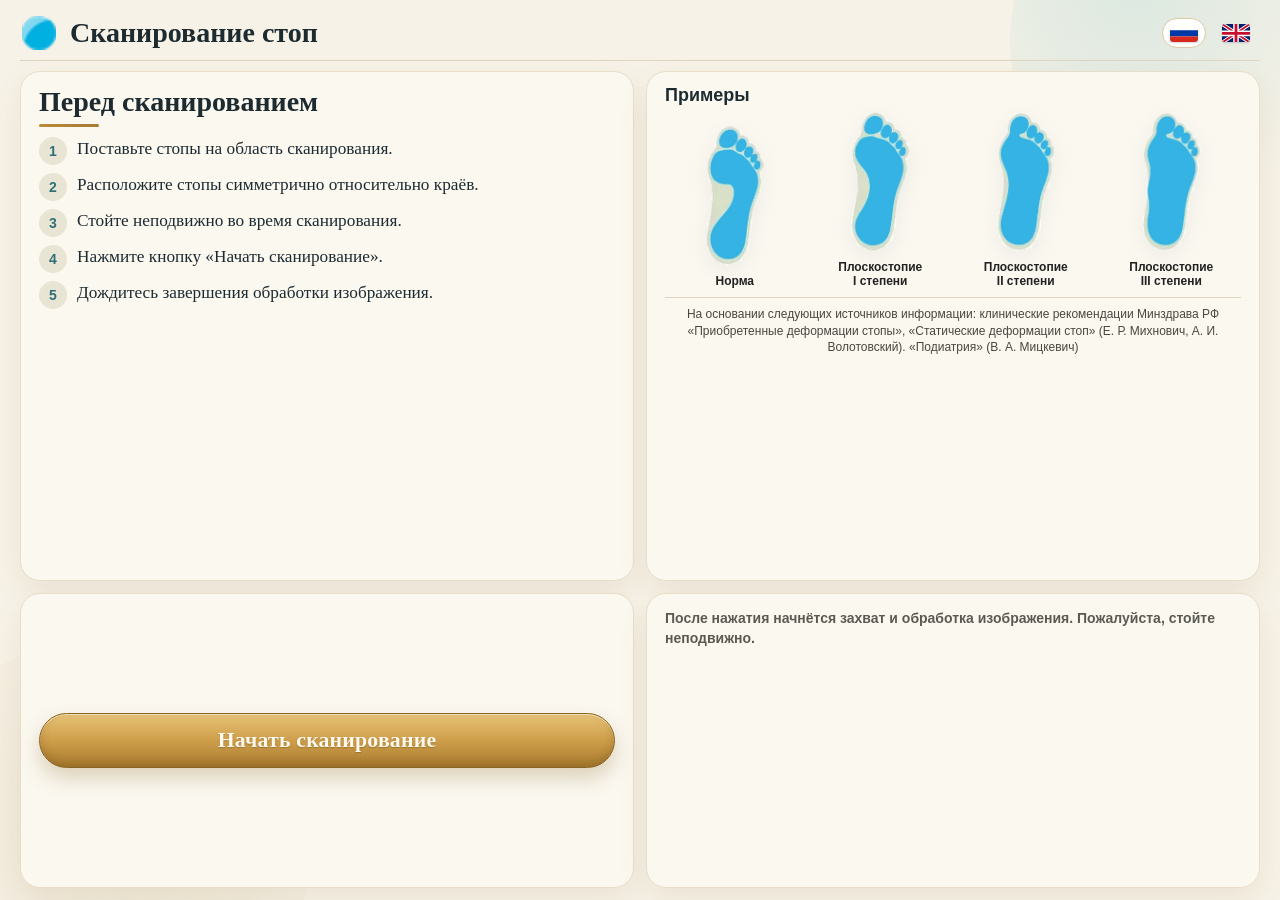
==== commit e6a6fee5: "Make home page fit viewport without scrolling" ====
--- a/home.html
+++ b/home.html
@@ -31,6 +31,38 @@
 h2{margin:0 0 8px;font-size:clamp(26px,3.4vw,36px)} .rule{width:60px;height:3px;border-radius:2px;background:linear-gradient(90deg,#b98b39,var(--gold));margin:10px 0 16px}
 .side h3{margin:0 0 12px;font:700 21px/1 -apple-system,sans-serif}
 @media(min-width:960px){.board{grid-template-columns:1fr 1fr;grid-template-areas:"intro examples" "steps cta"} .intro{grid-area:intro} .examples{grid-area:examples} .steps-card{grid-area:steps} .cta-card{grid-area:cta} .cta-card .gold-btn{max-width:none}}
+
+/* fit viewport without page scroll on desktop/tablet landscape */
+@media (min-width:960px) and (min-height:620px){
+  html,body{height:100%;overflow:hidden}
+  .page{height:100dvh;max-height:100dvh;overflow:hidden;display:flex;flex-direction:column;padding:12px 20px}
+  .top{flex:0 0 auto;padding:4px 2px 10px}
+  .logo{width:34px;height:34px}
+  .brand{font-size:clamp(22px,2.2vw,28px)}
+  #instruction{flex:1 1 auto;min-height:0;display:flex}
+  #instruction[hidden]{display:none!important}
+  .board{flex:1 1 auto;min-height:0;margin-top:10px;gap:12px;align-items:stretch}
+  .board .card{min-height:0;padding:14px 18px}
+  h2{font-size:clamp(22px,2.2vw,28px);margin:0 0 4px}
+  .rule{margin:6px 0 10px}
+  .steps li{font-size:clamp(15px,1.35vw,18px);margin-bottom:8px;gap:10px;line-height:1.35}
+  .steps li::before{flex:0 0 28px;height:28px;font-size:14px}
+  .side h3{margin:0 0 8px;font-size:18px}
+  .ff{gap:6px}
+  .ff img{max-height:min(17vh,140px)}
+  .ff-cap{margin-top:4px;font-size:12px;line-height:1.2}
+  .src{margin-top:8px;padding-top:8px;font-size:12px;line-height:1.4}
+  .gold-btn{padding:14px 22px;font-size:clamp(18px,1.7vw,22px)}
+  .cta-card div{font-size:14px !important;line-height:1.45 !important}
+  #progress{flex:1 1 auto;min-height:0;margin:10px auto 0;width:100%;max-width:760px;display:flex;flex-direction:column;justify-content:center;padding:18px 22px}
+  #progress[hidden]{display:none!important}
+  #progress > div:first-child{font-size:clamp(22px,2.4vw,26px)!important;margin-bottom:4px!important}
+  .stage,.pct{font-size:16px}
+  .bar{margin:10px auto;max-width:620px;height:18px}
+  .alert{margin-top:10px;padding:10px 12px;font-size:14px;max-width:620px}
+  .abort{margin-top:10px;padding:8px 18px;font-size:14px}
+  #scan-done{margin-top:8px!important;font-size:18px!important}
+}
 </style></head><body><div class="page">
 <header class="top"><img class="logo" src="favicon.ico" alt=""/><div class="brand" id="brand">Сканирование стоп</div><div class="sp"></div>
       <div class="lang">
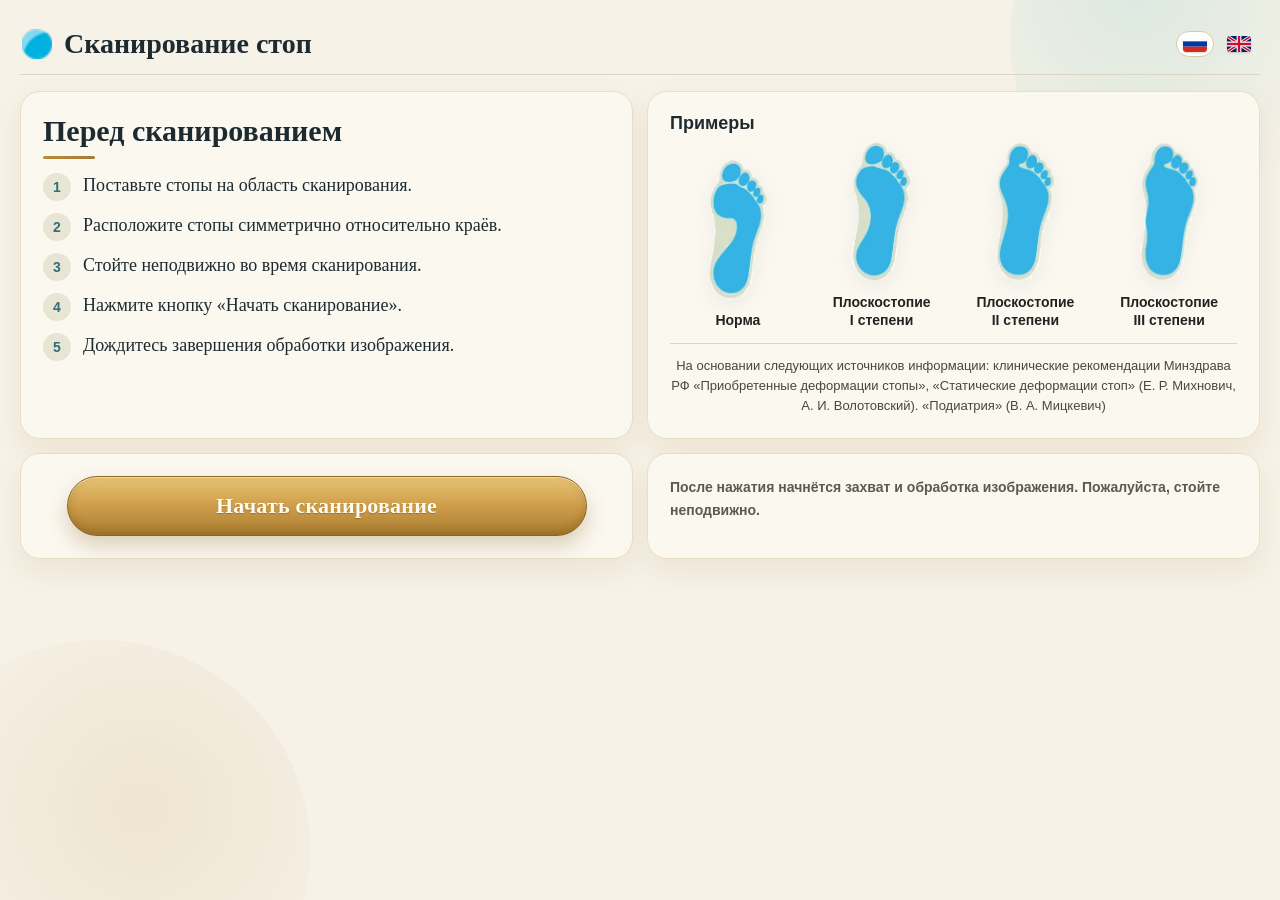
==== commit 48ee435c: "Revert home and scan progress to previous layout" ====
--- a/home.html
+++ b/home.html
@@ -6,63 +6,31 @@
 body::before,body::after{content:"";position:fixed;border-radius:50%;pointer-events:none;z-index:0}
 body::before{top:-140px;right:-90px;width:360px;height:360px;background:radial-gradient(circle at 35% 35%,rgba(96,190,198,.18),rgba(96,190,198,0) 70%)}
 body::after{bottom:-160px;left:-110px;width:420px;height:420px;background:radial-gradient(circle at 60% 40%,rgba(186,150,80,.14),rgba(186,150,80,0) 70%)}
-.page{position:relative;z-index:1;max-width:1200px;margin:0 auto;padding:clamp(16px,3vw,28px);padding-bottom:calc(clamp(24px,4vw,40px) + env(safe-area-inset-bottom))}
+.page{position:relative;z-index:1;max-width:1200px;margin:0 auto;padding:clamp(12px,2.4vw,20px);padding-bottom:calc(clamp(20px,4vw,32px) + env(safe-area-inset-bottom))}
 .card{background:var(--card);border:1px solid var(--card-line);border-radius:20px;box-shadow:0 12px 30px rgba(120,92,32,.09)}
-.lang{display:inline-flex;gap:8px;align-items:center}.lang-btn{border:1px solid transparent;background:transparent;border-radius:999px;padding:5px 7px;cursor:pointer;line-height:0}.lang-btn.active{border-color:#dbc9a4;background:#fff}.flag{width:28px;height:auto;border-radius:3px;display:block;box-shadow:0 1px 2px rgba(0,0,0,.16)}
-.gold-btn{width:100%;max-width:620px;padding:20px 28px;border-radius:999px;cursor:pointer;font-family:inherit;font-size:clamp(19px,2.2vw,25px);font-weight:700;letter-spacing:.2px;color:var(--gold-ink);border:1px solid var(--gold-deep);background:linear-gradient(180deg,#e7c477 0%,#cf9f4b 48%,#a97c2f 100%);box-shadow:0 10px 20px rgba(130,96,32,.26),inset 0 1px 0 rgba(255,255,255,.5),inset 0 -3px 8px rgba(90,60,10,.25);text-shadow:0 1px 1px rgba(90,60,10,.35)}
+.lang{display:inline-flex;gap:6px;align-items:center}.lang-btn{border:1px solid transparent;background:transparent;border-radius:999px;padding:4px 6px;cursor:pointer;line-height:0}.lang-btn.active{border-color:#dbc9a4;background:#fff}.flag{width:24px;height:auto;border-radius:3px;display:block;box-shadow:0 1px 2px rgba(0,0,0,.16)}
+.gold-btn{width:100%;max-width:520px;padding:16px 22px;border-radius:999px;cursor:pointer;font-family:inherit;font-size:clamp(17px,2.4vw,22px);font-weight:700;letter-spacing:.2px;color:var(--gold-ink);border:1px solid var(--gold-deep);background:linear-gradient(180deg,#e7c477 0%,#cf9f4b 48%,#a97c2f 100%);box-shadow:0 10px 20px rgba(130,96,32,.26),inset 0 1px 0 rgba(255,255,255,.5),inset 0 -3px 8px rgba(90,60,10,.25);text-shadow:0 1px 1px rgba(90,60,10,.35)}
 .gold-btn:hover{filter:brightness(1.04)}
-.steps{list-style:none;margin:0;padding:0;counter-reset:hs}.steps li{display:flex;gap:14px;align-items:flex-start;font-size:clamp(17px,1.8vw,21px);line-height:1.45;margin-bottom:14px}.steps li::before{counter-increment:hs;content:counter(hs);flex:0 0 34px;height:34px;border-radius:50%;display:grid;place-items:center;background:#e9e5d4;color:var(--teal);font:700 16px/1 -apple-system,sans-serif}
-.ff{display:grid;grid-template-columns:repeat(4,1fr);gap:10px;align-items:end}.ff figure{margin:0;text-align:center}.ff img{width:100%;max-height:180px;object-fit:contain;filter:drop-shadow(0 6px 10px rgba(120,150,150,.12))}.ff-cap{margin-top:10px;font:700 clamp(13px,1.5vw,16px)/1.25 -apple-system,sans-serif;color:#222}
-.src{margin-top:16px;padding-top:14px;border-top:1px solid var(--rule);text-align:center;font:500 clamp(13px,1.4vw,15px)/1.55 -apple-system,sans-serif;color:#4a4740}
-.progress{text-align:center;padding:28px 24px;background:var(--card);border:1px solid var(--card-line);border-radius:20px;box-shadow:0 12px 30px rgba(120,92,32,.09);max-width:820px;margin:28px auto 0}.bar{height:22px;border-radius:999px;background:#ece4d3;border:1px solid #e0d6c2;overflow:hidden;margin:16px auto;max-width:680px}.fill{height:100%;width:0;background:linear-gradient(90deg,#e7c477,#c99a45,#a97c2f);transition:width .35s}
-.pct,.stage{font:600 18px/1.4 -apple-system,sans-serif;color:var(--muted)}.alert{margin:14px auto 0;max-width:680px;background:#f1e9d8;border:1px solid #e4d8bf;color:#7a5d2a;padding:12px 14px;border-radius:12px;font:500 15px/1.45 -apple-system,sans-serif}
-.abort{margin-top:14px;border:1px solid #d7c7a5;background:#fff;color:var(--gold-deep);border-radius:999px;padding:10px 22px;cursor:pointer;font-family:inherit;font-size:16px;font-weight:600}
-.spinner{display:inline-block;width:22px;height:22px;border:3px solid #e4d8bf;border-top-color:#b98b39;border-radius:50%;animation:sp 1s linear infinite;vertical-align:-4px;margin-right:8px}@keyframes sp{to{transform:rotate(360deg)}}
+.steps{list-style:none;margin:0;padding:0;counter-reset:hs}.steps li{display:flex;gap:12px;align-items:flex-start;font-size:clamp(15px,1.6vw,18px);line-height:1.4;margin-bottom:12px}.steps li::before{counter-increment:hs;content:counter(hs);flex:0 0 28px;height:28px;border-radius:50%;display:grid;place-items:center;background:#e9e5d4;color:var(--teal);font:700 14px/1 -apple-system,sans-serif}
+.ff{display:grid;grid-template-columns:repeat(4,1fr);gap:8px;align-items:end}.ff figure{margin:0;text-align:center}.ff img{width:100%;max-height:140px;object-fit:contain;filter:drop-shadow(0 6px 10px rgba(120,150,150,.12))}.ff-cap{margin-top:8px;font:700 clamp(11px,1.4vw,14px)/1.25 -apple-system,sans-serif;color:#222}
+.src{margin-top:14px;padding-top:12px;border-top:1px solid var(--rule);text-align:center;font:500 clamp(11px,1.4vw,13px)/1.55 -apple-system,sans-serif;color:#4a4740}
+.progress{text-align:center;padding:12px 0}.bar{height:16px;border-radius:999px;background:#ece4d3;border:1px solid #e0d6c2;overflow:hidden;margin:12px auto;max-width:520px}.fill{height:100%;width:0;background:linear-gradient(90deg,#e7c477,#c99a45,#a97c2f);transition:width .35s}
+.pct,.stage{font:600 14px/1.4 -apple-system,sans-serif;color:var(--muted)}.alert{margin:12px auto 0;max-width:520px;background:#f1e9d8;border:1px solid #e4d8bf;color:#7a5d2a;padding:10px 12px;border-radius:12px;font:500 13px/1.4 -apple-system,sans-serif}
+.abort{margin-top:12px;border:1px solid #d7c7a5;background:#fff;color:var(--gold-deep);border-radius:999px;padding:8px 18px;cursor:pointer;font-family:inherit}
+.spinner{display:inline-block;width:18px;height:18px;border:3px solid #e4d8bf;border-top-color:#b98b39;border-radius:50%;animation:sp 1s linear infinite;vertical-align:-3px;margin-right:6px}@keyframes sp{to{transform:rotate(360deg)}}
 .seg{display:inline-flex;gap:2px;padding:3px;background:#f1e9d8;border:1px solid #e4d8bf;border-radius:999px}.seg button{border:0;background:transparent;color:#7a6644;font:700 13px/1 Georgia,serif;padding:7px 14px;border-radius:999px;cursor:pointer}.seg button.active{background:linear-gradient(180deg,#e2bf74,#b98b39);color:#fff}
 .icon-home{width:38px;height:38px;border-radius:50%;display:grid;place-items:center;background:#fff;border:1px solid var(--card-line);color:var(--gold);text-decoration:none}
 .modal{position:fixed;inset:0;background:rgba(32,25,13,.72);display:none;align-items:center;justify-content:center;padding:16px;z-index:50}.modal.open{display:flex}
 .mbox{background:#fff;border-radius:16px;padding:12px;max-width:min(940px,95vw);max-height:92vh;overflow:auto;position:relative}
 .mclose{position:absolute;right:10px;top:10px;width:34px;height:34px;border-radius:50%;border:1px solid var(--card-line);background:#fff;cursor:pointer;font-size:18px}
 .mimg{display:block;max-width:100%;max-height:60vh;margin:0 auto;border-radius:10px}.mex{display:grid;grid-template-columns:repeat(4,1fr);gap:6px;margin-top:10px}.mex img{width:100%;object-fit:contain}
-@media (max-width:560px){.ff{grid-template-columns:repeat(4,1fr);gap:4px}.ff img{max-height:110px}.ff-cap{font-size:11px}.progress{margin-top:18px;padding:20px 14px}}
+@media (max-width:560px){.ff{grid-template-columns:repeat(4,1fr);gap:4px}.ff img{max-height:90px}.ff-cap{font-size:10px}}
 
-.page{max-width:1320px} .top{display:flex;align-items:center;gap:14px;padding:10px 2px 16px;border-bottom:1px solid var(--rule)} .logo{width:38px;height:38px;border-radius:10px} .brand{font-size:clamp(24px,2.8vw,34px);font-weight:700} .sp{flex:1}
-.board{display:grid;grid-template-columns:1fr;gap:18px;margin-top:20px} .card{padding:clamp(18px,2.6vw,30px)}
-h2{margin:0 0 8px;font-size:clamp(26px,3.4vw,36px)} .rule{width:60px;height:3px;border-radius:2px;background:linear-gradient(90deg,#b98b39,var(--gold));margin:10px 0 16px}
-.side h3{margin:0 0 12px;font:700 21px/1 -apple-system,sans-serif}
+.page{max-width:1280px} .top{display:flex;align-items:center;gap:12px;padding:8px 2px 14px;border-bottom:1px solid var(--rule)} .logo{width:30px;height:30px;border-radius:8px} .brand{font-size:clamp(20px,2.6vw,28px);font-weight:700} .sp{flex:1}
+.board{display:grid;grid-template-columns:1fr;gap:14px;margin-top:16px} .card{padding:clamp(14px,2vw,22px)}
+h2{margin:0 0 6px;font-size:clamp(22px,3vw,30px)} .rule{width:52px;height:3px;border-radius:2px;background:linear-gradient(90deg,#b98b39,var(--gold));margin:8px 0 14px}
+.side h3{margin:0 0 10px;font:700 18px/1 -apple-system,sans-serif}
 @media(min-width:960px){.board{grid-template-columns:1fr 1fr;grid-template-areas:"intro examples" "steps cta"} .intro{grid-area:intro} .examples{grid-area:examples} .steps-card{grid-area:steps} .cta-card{grid-area:cta} .cta-card .gold-btn{max-width:none}}
-
-/* fit viewport without page scroll on desktop/tablet landscape */
-@media (min-width:960px) and (min-height:620px){
-  html,body{height:100%;overflow:hidden}
-  .page{height:100dvh;max-height:100dvh;overflow:hidden;display:flex;flex-direction:column;padding:12px 20px}
-  .top{flex:0 0 auto;padding:4px 2px 10px}
-  .logo{width:34px;height:34px}
-  .brand{font-size:clamp(22px,2.2vw,28px)}
-  #instruction{flex:1 1 auto;min-height:0;display:flex}
-  #instruction[hidden]{display:none!important}
-  .board{flex:1 1 auto;min-height:0;margin-top:10px;gap:12px;align-items:stretch}
-  .board .card{min-height:0;padding:14px 18px}
-  h2{font-size:clamp(22px,2.2vw,28px);margin:0 0 4px}
-  .rule{margin:6px 0 10px}
-  .steps li{font-size:clamp(15px,1.35vw,18px);margin-bottom:8px;gap:10px;line-height:1.35}
-  .steps li::before{flex:0 0 28px;height:28px;font-size:14px}
-  .side h3{margin:0 0 8px;font-size:18px}
-  .ff{gap:6px}
-  .ff img{max-height:min(17vh,140px)}
-  .ff-cap{margin-top:4px;font-size:12px;line-height:1.2}
-  .src{margin-top:8px;padding-top:8px;font-size:12px;line-height:1.4}
-  .gold-btn{padding:14px 22px;font-size:clamp(18px,1.7vw,22px)}
-  .cta-card div{font-size:14px !important;line-height:1.45 !important}
-  #progress{flex:1 1 auto;min-height:0;margin:10px auto 0;width:100%;max-width:760px;display:flex;flex-direction:column;justify-content:center;padding:18px 22px}
-  #progress[hidden]{display:none!important}
-  #progress > div:first-child{font-size:clamp(22px,2.4vw,26px)!important;margin-bottom:4px!important}
-  .stage,.pct{font-size:16px}
-  .bar{margin:10px auto;max-width:620px;height:18px}
-  .alert{margin-top:10px;padding:10px 12px;font-size:14px;max-width:620px}
-  .abort{margin-top:10px;padding:8px 18px;font-size:14px}
-  #scan-done{margin-top:8px!important;font-size:18px!important}
-}
 </style></head><body><div class="page">
 <header class="top"><img class="logo" src="favicon.ico" alt=""/><div class="brand" id="brand">Сканирование стоп</div><div class="sp"></div>
       <div class="lang">
@@ -90,16 +58,16 @@
         <figure><img src="ref_step3_foot.png" alt=""><figcaption class="ff-cap">Плоскостопие<br>III степени</figcaption></figure>
       </div><div class="src" id="flatfoot-source"></div></section>
   <section class="card steps-card" style="display:flex;align-items:center;justify-content:center"><div style="text-align:center;width:100%"><button class="gold-btn" id="scan-btn">Начать сканирование</button></div></section>
-  <section class="card cta-card"><div style="font:600 16px/1.6 -apple-system,sans-serif;color:var(--muted)">После нажатия начнётся захват и обработка изображения. Пожалуйста, стойте неподвижно.</div></section>
+  <section class="card cta-card"><div style="font:600 14px/1.6 -apple-system,sans-serif;color:var(--muted)">После нажатия начнётся захват и обработка изображения. Пожалуйста, стойте неподвижно.</div></section>
 </main></div>
 <div id="progress" class="progress" hidden>
-      <div style="font-weight:700;font-size:clamp(24px,3vw,30px);line-height:1.2;margin-bottom:6px"><span class="spinner"></span><span id="scanning-title">Сканирование выполняется</span></div>
+      <div style="font-weight:700;font-size:20px"><span class="spinner"></span><span id="scanning-title">Сканирование выполняется</span></div>
       <div class="stage" id="scan-stage">Захват кадров</div>
       <div class="bar"><div class="fill" id="progress-fill"></div></div>
       <div class="pct" id="progress-percent">0%</div>
       <div class="alert" id="scan-alert">Захват завершён — можно сойти со сканера</div>
       <button class="abort" id="scan-abort" type="button">Прервать</button>
-      <div id="scan-done" hidden style="color:#2f7a4a;font-weight:700;margin-top:12px;font-size:20px;font-family:-apple-system,sans-serif">Сканирование завершено</div>
+      <div id="scan-done" hidden style="color:#2f7a4a;font-weight:700;margin-top:8px;font-family:-apple-system,sans-serif">Сканирование завершено</div>
     </div>
 </div>
 <script>
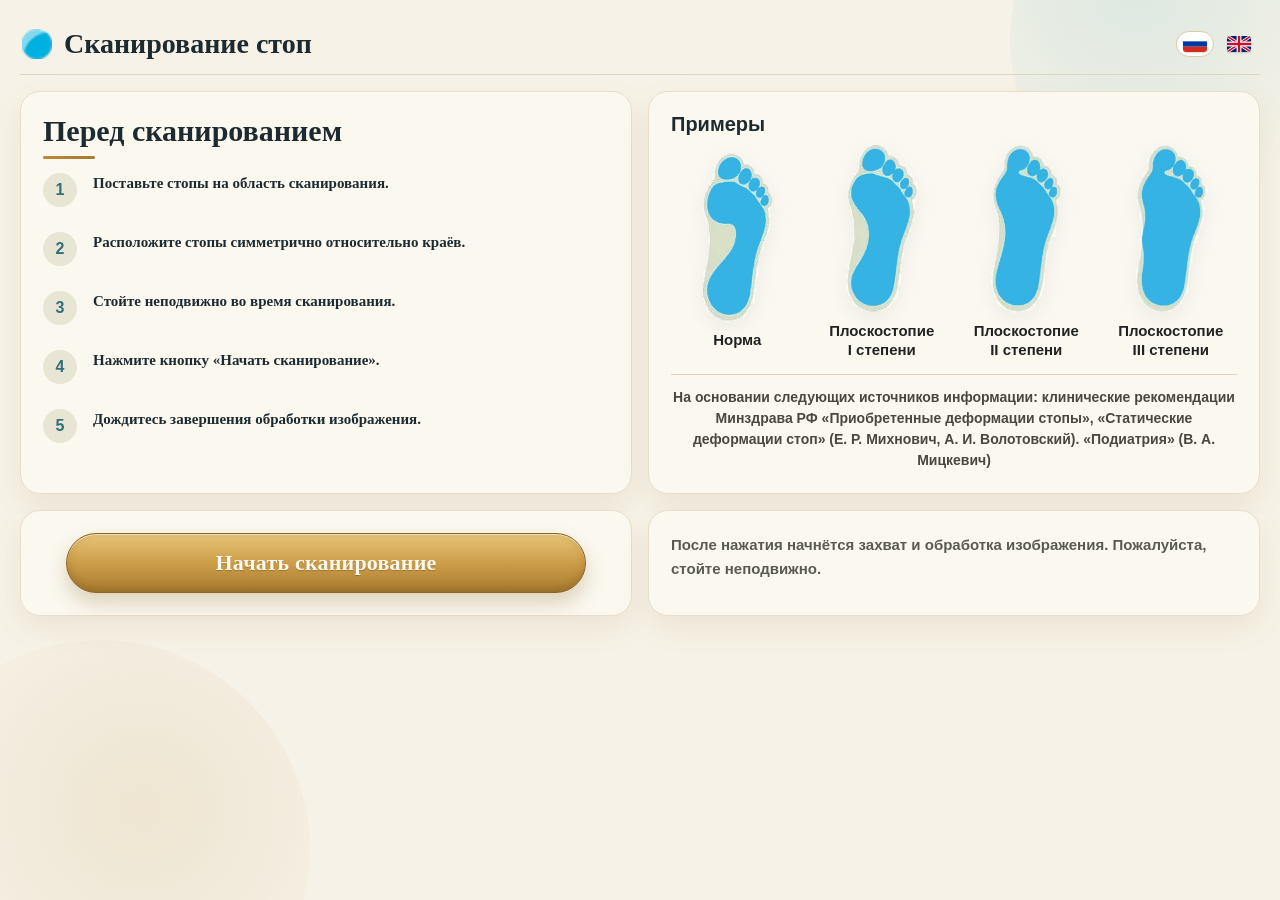
==== commit eb3e9fb8: "Apply builder-generated CSS to all pages" ====
--- a/home.html
+++ b/home.html
@@ -31,7 +31,7 @@
 h2{margin:0 0 6px;font-size:clamp(22px,3vw,30px)} .rule{width:52px;height:3px;border-radius:2px;background:linear-gradient(90deg,#b98b39,var(--gold));margin:8px 0 14px}
 .side h3{margin:0 0 10px;font:700 18px/1 -apple-system,sans-serif}
 @media(min-width:960px){.board{grid-template-columns:1fr 1fr;grid-template-areas:"intro examples" "steps cta"} .intro{grid-area:intro} .examples{grid-area:examples} .steps-card{grid-area:steps} .cta-card{grid-area:cta} .cta-card .gold-btn{max-width:none}}
-</style></head><body><div class="page">
+</style><link rel="stylesheet" href="warm-premium-overrides.css"></head><body><div class="page">
 <header class="top"><img class="logo" src="favicon.ico" alt=""/><div class="brand" id="brand">Сканирование стоп</div><div class="sp"></div>
       <div class="lang">
         <button aria-label="Русский" class="lang-btn active" data-lang="ru" title="Русский" type="button">
--- a/warm-premium-overrides.css
+++ b/warm-premium-overrides.css
@@ -0,0 +1,31 @@
+/* Warm Premium Builder overrides */
+.page, .rp-page { max-width: 1280px !important; padding: 20px !important; }
+.board, .rp-main, .grid { gap: 16px !important; }
+.card, .rp-card, .rp-flat, .rec-row { padding: 22px !important; border-radius: 20px !important; }
+.brand { font-size: 28px !important; }
+h2, .rp-info-title, #info-title { font-size: 30px !important; }
+.side h3, h3 { font-size: 20px !important; }
+.steps li { font-size: 19px !important; font-weight: 600 !important; gap: 16px !important; margin-bottom: 25px !important; line-height: 1.45 !important; }
+.steps li::before { width: 34px !important; height: 34px !important; flex-basis: 34px !important; font-size: 16px !important; }
+body, .rp-line, .line, .step, .txt { font-size: 15px !important; }
+.src, .flatfoot-source, .rp-sub { font-size: 14px !important; font-weight: 700 !important; line-height: 1.5 !important; }
+.ff { gap: 12px !important; align-items: center !important; }
+.ff figure { display:flex !important; flex-direction:column !important; align-items:center !important; justify-content:center !important; text-align:center !important; }
+.ff img { max-height: 170px !important; width:100% !important; object-fit: contain !important; }
+.ff-cap { font-size: 15px !important; font-weight: 700 !important; text-align: center !important; }
+.gold-btn, .rp-rec, .rec { font-size: 22px !important; padding: 16px 22px !important; }
+.logo { width: 30px !important; height: 30px !important; }
+.cta-card div { font-size: 15px !important; font-weight: 700 !important; }
+/* result */
+.rp-preview img, #result-image { max-height: 560px !important; width: auto !important; max-width: 100% !important; object-fit: contain !important; }
+.rp-size, .size { font-size: 34px !important; }
+.rp-flat-row { gap: 10px !important; }
+.rp-flat-row img { max-height: 150px !important; }
+/* recommendations */
+.rec-name { font-size: 15px !important; }
+.rec-desc { font-size: 13px !important; }
+
+@media (min-width:900px) and (min-height:620px){
+  html,body{height:100%;overflow:hidden}
+  .page,.rp-page{height:100dvh;max-height:100dvh;overflow:hidden}
+}
